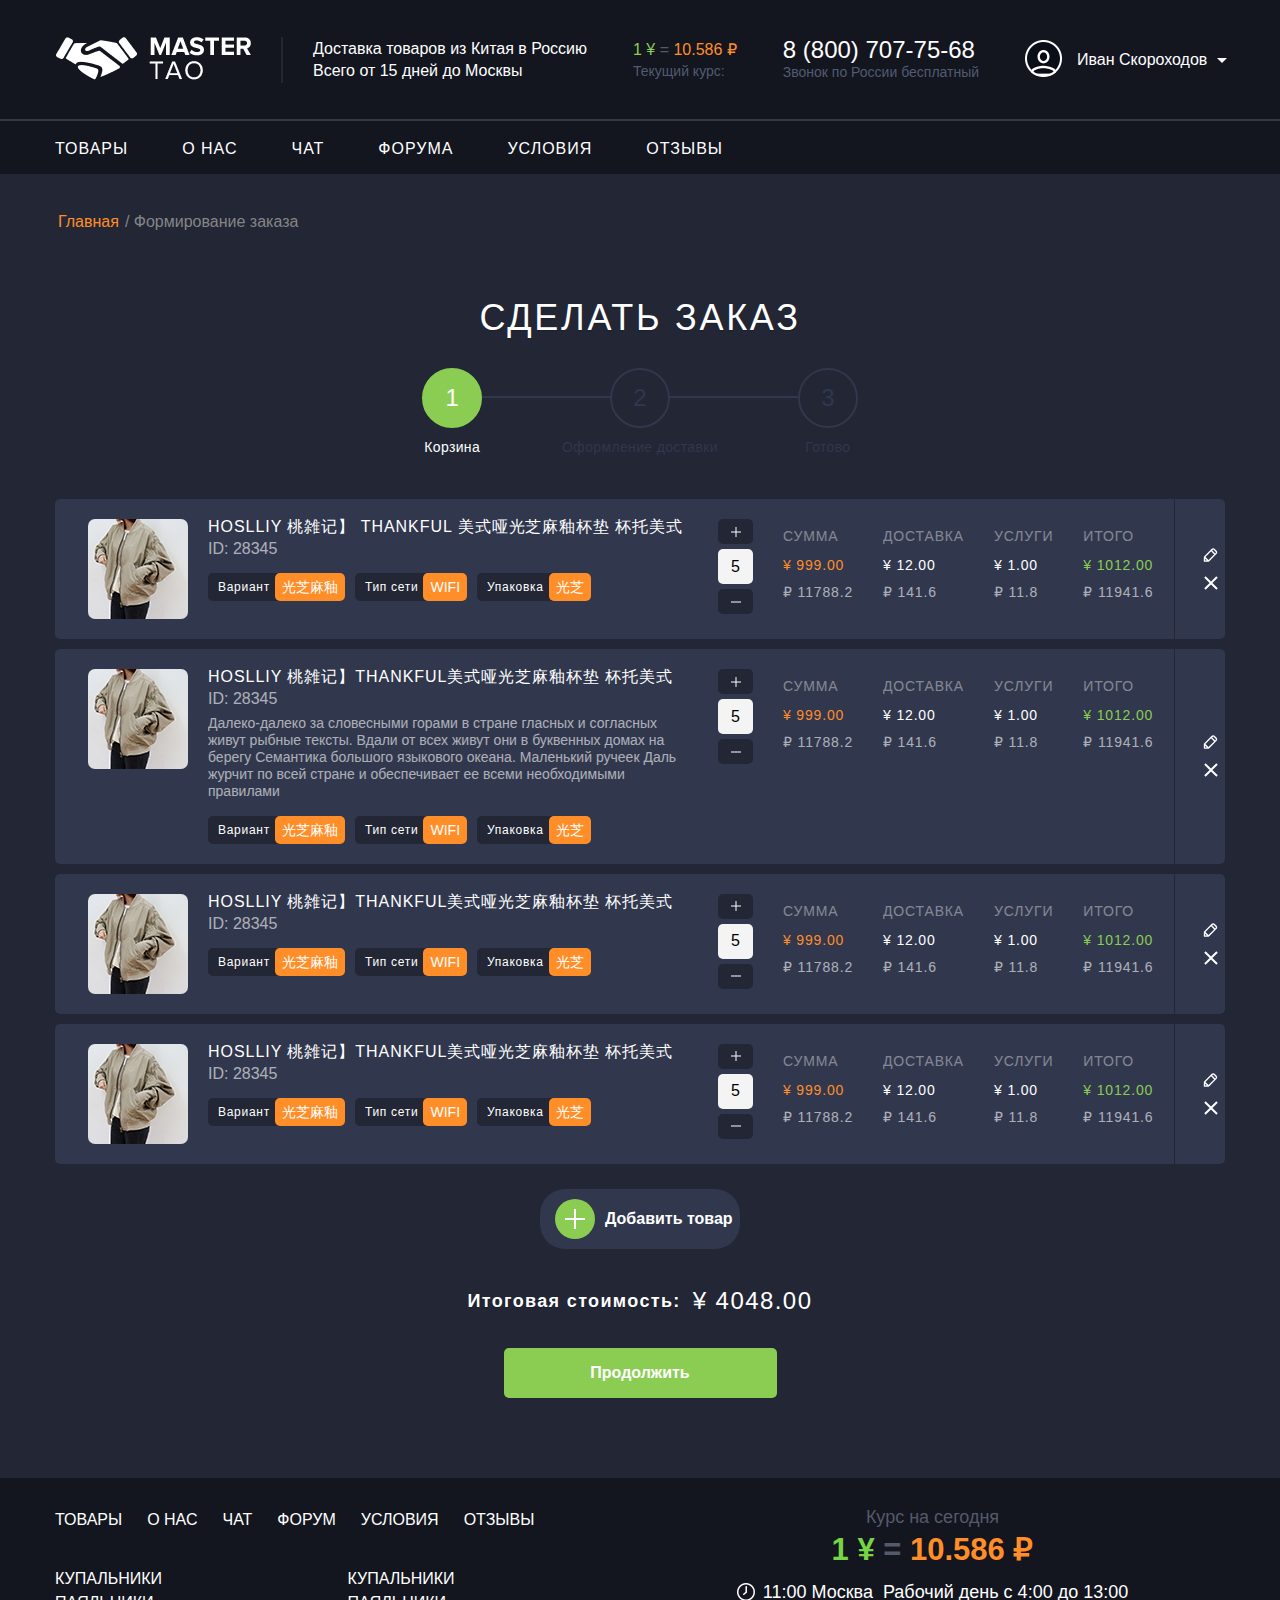
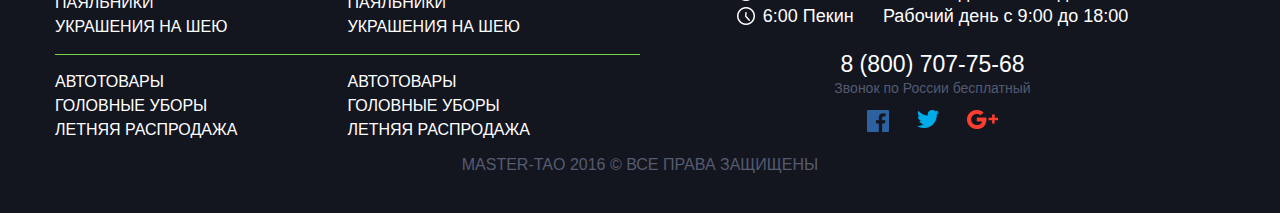
==== staps.html @ 8f7ab64a "Initial commit" ====
<!DOCTYPE html>
<html lang="ru">
<head>
  <meta charset="UTF-8">
  <meta name="viewport" content="width=device-width, initial-scale=1.0">
  <title>MasterTAO</title>
  <link rel="stylesheet" href="css/normalize.css">
  <link rel="stylesheet" href="css/main.css">
</head>
<body>
  
  <div class="wrapper" id="wrapper">
    <div class="window3"></div>
    <header id="header" class="header">         
      <div class="body__window"></div>  
      <div class="header__row">
        <div class="container">
          <div class="header__inline">
            <a href="/" class="header__logo">
              <img src="image/Logo.png" alt="MasterTao">          
            </a>
            <div class="header__info">
              <p>Доставка товаров из Китая в Россию</p>
              <p>Всего от 15 дней до Москвы</p>
            </div>
            <div class="header__course">
              <p><span class="header__uan"> 1 ¥ </span>= <span class="header__rus">10.586 ₽</span></p>
              <p class="header__txt">Текущий курс:</p>
            </div>
            <div class="header__phone" data-da=".header__list, 767, last">
              <a class="header__tel"  href="tel:88007077568">8 (800) 707-75-68</a>
              <p class="header__txt">Звонок по России бесплатный</p>
            </div>
            <div class="header__login-inner header__login-reg">
              <div class="header__user">
                <img src="image/icons/User.png" alt="">
              </div>
              <a class="header__login" href="#">Вход</a>
              <span class="header__sl" style="white-space: pre;"> / </span>
              <a class="header__register" href="#">регистрация</a>
            </div>
            <div class="header__login-inner header__user-inner">
              <div class="header__user">
                <img src="image/icons/User.png" alt="">
              </div>
              <p class="header__name">Иван Скороходов</p>
              <ul class="header__account"> 
                <li class="header__account-item">
                  <a class="header__account-link" href="#">Заказы</a>
                </li>
                <li class="header__account-item">
                  <a class="header__account-link" href="#">Корзина</a>
                </li>
                <li class="header__account-item">
                  <a class="header__account-link" href="#">Баланс</a>
                </li>
                <li class="header__account-item">
                  <a class="header__account-link" href="#">Кабинет</a>
                </li>
                <li class="header__account-item">
                  <a class="header__account-link" href="#">Выйти</a>
                </li>
              </ul>
            </div>
            <div class="burger">
              <span class="burger-line__top"></span>
              <span class="burger-line__center"></span>
              <span class="burger-line__bottom"></span>
            </div>
          </div>          
        </div>       
      </div>
      <nav class="header__nav">
        <div class="container">
          <div class="header__burger-close">
            <span></span>
          </div>
          <ul class="header__list">
            <li class="header__item header__item-drp">
              <p class="header__link header__link-drp">Товары</p>
              <ul class="header__list-drop">
                <li class="header__item-drop">
                  <a class="header__link-drop" href="#">Купальники</a>
                </li>
                <li class="header__item-drop">
                  <a class="header__link-drop" href="#">Паяльники</a>
                </li>
                <li class="header__item-drop">
                  <a class="header__link-drop" href="#">украшения на шею</a>
                </li>
                <li class="header__item-drop">
                  <a class="header__link-drop" href="#">автотовары</a>
                </li>
                <li class="header__item-drop">
                  <a class="header__link-drop" href="#">головные уборы</a>
                </li>
                <li class="header__item-drop">
                  <a class="header__link-drop" href="#">летняя распродажа</a>
                </li>
              </ul>
            </li>
            <li class="header__item">
              <a class="header__link" href="#">о нас</a>
            </li>
            <li class="header__item">
              <a class="header__link" href="#">чат</a>
            </li>
            <li class="header__item">
              <a class="header__link" href="#">форума</a>
            </li>
            <li class="header__item">
              <a class="header__link" href="#">условия</a>
            </li>
            <li class="header__item">
              <a class="header__link" href="#">отзывы</a>
            </li>
          </ul>
        </div>       
      </nav>
     
    </header>
    <main class="main">
      <div class="container">
        <ul class="breads">
          <li class="breads__item">
            <a class="breads__link breads__link-home" href="/">Главная</a>
          </li>
          <li class="breads__item">
            <a class="breads__link  " href="#">Формирование заказа</a>
          </li>
        </ul>
      </div>
      <section  class="stap ">
        <div class="container">
           <h1 id="stap__title" class="stap__title">Сделать заказ</h1>
          <div class="stap__indecator-wrapper">
            <div class="stap__indecator-inner stap__indecator-inner-1 stap__indecator-inner-active">
              <div class="stap__indecator-nomber ">1</div>
              <p class="stap__indecator-text">Корзина</p>
            </div>
            <div class="stap__indecator-inner stap__indecator-inner-2">
              <div class="stap__indecator-nomber">2</div>
              <p class="stap__indecator-text">Оформление доставки</p>
            </div>
            <div class="stap__indecator-inner stap__indecator-inner-3">
              <div class="stap__indecator-nomber">3</div>
              <p class="stap__indecator-text">Готово</p>
            </div>
          </div>
          <div class="stap0 ">
            <div class="stap0__title">Вы еще не добавили товары</div>
            <div class="stap0-wrap">
              <p class="stap0__instruction">Инструкция по добавлению</p>
            </div>
            
            <div class="stap0__inner">
              <input class="stap0__input" type="text" placeholder="Вставьте ссылку на страницу с товаром">
              <button class="stap0__btn"></button>
            </div>
            <div class="stap0__link">Укажите в этом поле ссылку на страницу товара с <a href="/">taobao.com</a></div>
          </div>
          <div class="stap1 stap-active">
            <div class="stap1__wrapper">
              <div class="stap1__image">
                <picture>
                  <source srcset="image/products/product1-mob.png" media="(max-width: 500px)">
                  <img src="image/products/stap1.jpg" alt="">
                </picture>
              </div>
              <div class="stap1__inner">
                <p class="stap1__name">HOSLLIY <span class="gotick">桃雑记】</span> THANKFUL <span class="gotick">美式哑光芝麻釉杯垫 杯托美式</span></p>
                <p class="stap1__id">ID: 28345</p>
                <p class="stap1__txt"></p>
                <ul class="stap1__list">
                  <li class="stap1__item">
                    <p class="stap1__item-text">Вариант</p>
                    <p class="stap1__item-box">光芝麻釉</p>
                  </li>
                  <li class="stap1__item">
                    <p class="stap1__item-text">Тип сети</p>
                    <p class="stap1__item-box">WIFI</p>
                  </li>
                  <li class="stap1__item">
                    <p class="stap1__item-text">Упаковка</p>
                    <p class="stap1__item-box">光芝</p>
                  </li>
                </ul>

              </div>
              <div class="stap1__quantity">
                <button class="stap1__quantity-btn stap1__quantity-add"></button>
                <input class="stap1__quantity-input" readonly type="text"  value="5">
                <button class="stap1__quantity-btn stap1__quantity-remove"></button>
              </div>
              <div class="stap1__block">
                <div class="stap1__block-wrapper">
                  <p class="stap1__block-title">Сумма</p>
                  <p class="stap1__block-uan orange">¥ 999.00</p>
                  <p class="stap1__block-rus">₽ 11788.2</p>
                </div>
                <div class="stap1__block-wrapper">
                  <p class="stap1__block-title">Доставка</p>
                  <p class="stap1__block-uan">¥ 12.00</p>
                  <p class="stap1__block-rus">₽ 141.6</p>
                </div>
                <div class="stap1__block-wrapper">
                  <p class="stap1__block-title">Услуги</p>
                  <p class="stap1__block-uan">¥ 1.00</p>
                  <p class="stap1__block-rus">₽ 11.8</p>
                </div>
                <div class="stap1__block-wrapper">
                  <p class="stap1__block-title">Итого</p>
                  <p class="stap1__block-uan green">¥ 1012.00</p>
                  <p class="stap1__block-rus">₽ 11941.6</p>
                </div>                
              </div>
              <div class="stap1__console">
                <a href="#" class="stap1__changes"><img src="image/svg/change.svg" alt=""></a>
                <a href="#" class="stap1__changes"><img src="image/svg/close2.svg" alt=""></a>
              </div>
            </div>
            <div class="stap1__wrapper">
              <div class="stap1__image">
                <picture>
                  <source srcset="image/products/product1-mob.png" media="(max-width: 500px)">
                  <img src="image/products/stap1.jpg" alt="">
                </picture>
              </div>
              <div class="stap1__inner">
                <p class="stap1__name">HOSLLIY 桃雑记】THANKFUL美式哑光芝麻釉杯垫 杯托美式</p>
                <p class="stap1__id">ID: 28345</p>
                <p class="stap1__txt">Далеко-далеко за словесными горами в стране гласных и согласных живут рыбные тексты. Вдали от всех живут они в буквенных домах на берегу Семантика большого языкового океана. Маленький ручеек Даль журчит по всей стране и обеспечивает ее всеми необходимыми правилами</p>
                <ul class="stap1__list">
                  <li class="stap1__item">
                    <p class="stap1__item-text">Вариант</p>
                    <p class="stap1__item-box">光芝麻釉</p>
                  </li>
                  <li class="stap1__item">
                    <p class="stap1__item-text">Тип сети</p>
                    <p class="stap1__item-box">WIFI</p>
                  </li>
                  <li class="stap1__item">
                    <p class="stap1__item-text">Упаковка</p>
                    <p class="stap1__item-box">光芝</p>
                  </li>
                </ul>

              </div>
              <div class="stap1__quantity">
                <button class="stap1__quantity-btn stap1__quantity-add"></button>
                <input class="stap1__quantity-input" readonly type="text"  value="5">
                <button class="stap1__quantity-btn stap1__quantity-remove"></button>
              </div>
              <div class="stap1__block">
                <div class="stap1__block-wrapper">
                  <p class="stap1__block-title">Сумма</p>
                  <p class="stap1__block-uan orange">¥ 999.00</p>
                  <p class="stap1__block-rus">₽ 11788.2</p>
                </div>
                <div class="stap1__block-wrapper">
                  <p class="stap1__block-title">Доставка</p>
                  <p class="stap1__block-uan">¥ 12.00</p>
                  <p class="stap1__block-rus">₽ 141.6</p>
                </div>
                <div class="stap1__block-wrapper">
                  <p class="stap1__block-title">Услуги</p>
                  <p class="stap1__block-uan">¥ 1.00</p>
                  <p class="stap1__block-rus">₽ 11.8</p>
                </div>
                <div class="stap1__block-wrapper">
                  <p class="stap1__block-title">Итого</p>
                  <p class="stap1__block-uan green">¥ 1012.00</p>
                  <p class="stap1__block-rus">₽ 11941.6</p>
                </div>                
              </div>
              <div class="stap1__console">
                <a href="#" class="stap1__changes"><img src="image/svg/change.svg" alt=""></a>
                <a href="#" class="stap1__changes"><img src="image/svg/close2.svg" alt=""></a>
              </div>
            </div>
            
            <div class="stap1__wrapper">
              <div class="stap1__image">
                <picture>
                  <source srcset="image/products/product1-mob.png" media="(max-width: 500px)">
                  <img src="image/products/stap1.jpg" alt="">
                </picture>
              </div>
              <div class="stap1__inner">
                <p class="stap1__name">HOSLLIY 桃雑记】THANKFUL美式哑光芝麻釉杯垫 杯托美式</p>
                <p class="stap1__id">ID: 28345</p>
                <p class="stap1__txt"></p>
                <ul class="stap1__list">
                  <li class="stap1__item">
                    <p class="stap1__item-text">Вариант</p>
                    <p class="stap1__item-box">光芝麻釉</p>
                  </li>
                  <li class="stap1__item">
                    <p class="stap1__item-text">Тип сети</p>
                    <p class="stap1__item-box">WIFI</p>
                  </li>
                  <li class="stap1__item">
                    <p class="stap1__item-text">Упаковка</p>
                    <p class="stap1__item-box">光芝</p>
                  </li>
                </ul>

              </div>
              <div class="stap1__quantity">
                <button class="stap1__quantity-btn stap1__quantity-add"></button>
                <input class="stap1__quantity-input" readonly type="text"  value="5">
                <button class="stap1__quantity-btn stap1__quantity-remove"></button>
              </div>
              <div class="stap1__block">
                <div class="stap1__block-wrapper">
                  <p class="stap1__block-title">Сумма</p>
                  <p class="stap1__block-uan orange">¥ 999.00</p>
                  <p class="stap1__block-rus">₽ 11788.2</p>
                </div>
                <div class="stap1__block-wrapper">
                  <p class="stap1__block-title">Доставка</p>
                  <p class="stap1__block-uan">¥ 12.00</p>
                  <p class="stap1__block-rus">₽ 141.6</p>
                </div>
                <div class="stap1__block-wrapper">
                  <p class="stap1__block-title">Услуги</p>
                  <p class="stap1__block-uan">¥ 1.00</p>
                  <p class="stap1__block-rus">₽ 11.8</p>
                </div>
                <div class="stap1__block-wrapper">
                  <p class="stap1__block-title">Итого</p>
                  <p class="stap1__block-uan green">¥ 1012.00</p>
                  <p class="stap1__block-rus">₽ 11941.6</p>
                </div>                
              </div>
              <div class="stap1__console">
                <a href="#" class="stap1__changes"><img src="image/svg/change.svg" alt=""></a>
                <a href="#" class="stap1__changes"><img src="image/svg/close2.svg" alt=""></a>
              </div>
            </div>
            <div class="stap1__wrapper">
              <div class="stap1__image">
                <picture>
                  <source srcset="image/products/product1-mob.png" media="(max-width: 500px)">
                  <img src="image/products/stap1.jpg" alt="">
                </picture>
                
              </div>
              <div class="stap1__inner">
                <p class="stap1__name">HOSLLIY 桃雑记】THANKFUL美式哑光芝麻釉杯垫 杯托美式</p>
                <p class="stap1__id">ID: 28345</p>
                <p class="stap1__txt"></p>
                <ul class="stap1__list">
                  <li class="stap1__item">
                    <p class="stap1__item-text">Вариант</p>
                    <p class="stap1__item-box">光芝麻釉</p>
                  </li>
                  <li class="stap1__item">
                    <p class="stap1__item-text">Тип сети</p>
                    <p class="stap1__item-box">WIFI</p>
                  </li>
                  <li class="stap1__item">
                    <p class="stap1__item-text">Упаковка</p>
                    <p class="stap1__item-box">光芝</p>
                  </li>
                </ul>

              </div>
              <div class="stap1__quantity">
                <button class="stap1__quantity-btn stap1__quantity-add"></button>
                <input class="stap1__quantity-input" readonly type="text"  value="5">
                <button class="stap1__quantity-btn stap1__quantity-remove"></button>
              </div>
              <div class="stap1__block">
                <div class="stap1__block-wrapper">
                  <p class="stap1__block-title">Сумма</p>
                  <p class="stap1__block-uan orange">¥ 999.00</p>
                  <p class="stap1__block-rus">₽ 11788.2</p>
                </div>
                <div class="stap1__block-wrapper">
                  <p class="stap1__block-title">Доставка</p>
                  <p class="stap1__block-uan">¥ 12.00</p>
                  <p class="stap1__block-rus">₽ 141.6</p>
                </div>
                <div class="stap1__block-wrapper">
                  <p class="stap1__block-title">Услуги</p>
                  <p class="stap1__block-uan">¥ 1.00</p>
                  <p class="stap1__block-rus">₽ 11.8</p>
                </div>
                <div class="stap1__block-wrapper">
                  <p class="stap1__block-title">Итого</p>
                  <p class="stap1__block-uan green">¥ 1012.00</p>
                  <p class="stap1__block-rus">₽ 11941.6</p>
                </div>                
              </div>
              <div class="stap1__console">
                <a href="#" class="stap1__changes"><img src="image/svg/change.svg" alt=""></a>
                <a href="#" class="stap1__changes"><img src="image/svg/close2.svg" alt=""></a>
              </div>
            </div>
            <div class="stap1__total-wrapper">
              <a href="#stap__title" class="stap1__add"><span>Добавить товар</span></a>
              <div class="stap1__total">
                <p class="stap1__total-text">Итоговая стоимость:</p>
                <p class="stap1__tatal-price">¥ 4048.00</p>
              </div>
              <a href="#header" class="stap__btn stap__btn-1" href="#">Продолжить</a>
            </div>
            
          </div>
          <div class="stap2  ">          
              <form class="stap2__form">
              <div class="stap2__form-wrapper">
                <h3 class="stap2__title">Адрес и контакты</h3>
                <p class="stap2__subtitle">Все контакты являются обязательными для заполнения</p>
                <div class="stap2__wrapper">
                  <div class="stap2__inner">
                    <label class="stap2__label" >Город:</label>
                    <input class="stap2__inp" type="text" placeholder="Введите город">
                  </div>
                  <div class="stap2__inner">
                    <label class="stap2__label" >Адрес:</label>
                    <input class="stap2__inp" type="text" placeholder="Укажите адрес дома, номер квартиры">
                  </div>
                  <div class="stap2__inner">
                    <label class="stap2__label" >Ф.И.О</label>
                    <input class="stap2__inp" type="text" placeholder="Укажите имя, фаимилию и отчество">
                  </div>
                  <div class="stap2__inner">
                    <label class="stap2__label" >Телефон:</label>
                    <input class="stap2__inp" type="text" placeholder="Номер телефона, без восьмёрки">
                  </div>
                  <div class="stap2__inner">
                    <label class="stap2__label" >№ пасспорта</label>
                    <input class="stap2__inp" type="text" placeholder="Серия и номер пасспорта для транспортных ко">
                  </div>
                </div>
              </div>
              <div class="stap2__form-wrapper">
                <h3 class="stap2__title">Служба доставки</h3>
                <p class="stap2__subtitle">Выберите удобную службу доставки</p>
                <div class="stap2__form-inner">
                  <input id="stap2__form-radio-1" checked class="stap2__form-radio" type="radio" name="stap2__radio">
                  <label class="stap2__radiobox" for="stap2__form-radio-1">
                    <span class="stap2__radiobox-title">ЖелДорЭкспедиция</span>
                    <span class="stap2__radiobox-text">Подробнее <a href="#">о доставке из Гуанчжоу</a></span>                   
                  </label>                  
                  <input id="stap2__form-radio-2" class="stap2__form-radio" type="radio" name="stap2__radio">
                  <label class="stap2__radiobox" for="stap2__form-radio-2">
                    <span class="stap2__radiobox-title">Ускоренная доставка</span>
                    <span class="stap2__radiobox-text">Подробнее <a href="#">о сроках и ценах</a></span>                   
                  </label>
                 
                </div>
                
              </div>
            </form>
            <a href="#header"  class="stap__btn stap__btn-2">Продолжить</a>
            </div>            
          
          <div class="stap3 ">
            <div class="stap3__wrapper">
              <h2 class="stap3__subtitle">Подтверждение заказа</h2>
              <p class="stap3__text">Проверьте все заполненные поля</p>
              <div class="stap3__inner">
                <div class="stap3__box">
                  <div class="stap3__box-title">ФИО:</div>
                  <div class="stap3__box-info">Константинопольский Иван Константинович</div>
                </div>
                <div class="stap3__box">
                  <div class="stap3__box-title">№ паспорта:</div>
                  <div class="stap3__box-info">78 32 123651</div>
                </div>
                <div class="stap3__box">
                  <div class="stap3__box-title">Контактный телефон:</div>
                  <div class="stap3__box-info">+7 (902) 345-23-20</div>
                </div>
                <div class="stap3__box">
                  <div class="stap3__box-title">Номер заказа:</div>
                  <div class="stap3__box-info">#31235123</div>
                </div>
                <div class="stap3__box">
                  <div class="stap3__box-title">Регион:</div>
                  <div class="stap3__box-info">Центральный округ</div>
                </div>
                <div class="stap3__box">
                  <div class="stap3__box-title">Город:</div>
                  <div class="stap3__box-info">Москва</div>
                </div>
                <div class="stap3__box">
                  <div class="stap3__box-title">Адрес:</div>
                  <div class="stap3__box-info">Кутузовский проспект, д. 57</div>
                </div>
              </div>
              <div class="stap3__comment-wrapper">
                <p class="stap3__comment-title">Комментарий к заказу:</p>
                <textarea placeholder="Введите комментарий" class="stap3__comment-textarea"  cols="30" rows="10"></textarea>
              </div>              
            </div>
            <div class="stap3__total-wrapper">
              <div class="stap3__total-inner">
                <p class="stap3__total-txt">Итого с учётом комиссии:</p>
                <p class="stap3__total-price">47764.00₽</p>
              </div>
            </div>
            <button class="stap__btn stap__btn-3">Оформить заказ</button>
          </div>
        </div>
      </section>
      <section class="addproduct addproduct-show">
        <div class="container">
          <div class="addproduct__wrapper">
            <div class="addproduct__close"></div>
            <h2 class="addproduct__title">Добавьте дополнительные товары:</h2>
            <div class="addproduct__wrapper-box">
              <input class="addproduct__wrapper-input" type="text" placeholder="Вставьте ссылку на страницу с товаром">
              <button class="addproduct__wrapper-btn"></button>
            </div>
            <p class="addproduct__wrapper-ps">Укажите в этом поле ссылку на страницу товара с <a href="/">taobao.com</a></p>
            <div class="addproduct-view">
              <div class="addproduct__inner">
                <div class="addproduct__inner-box">
                  <label class="addproduct__inner-label">Название товара:</label>
                  <input class="addproduct__inner-input" type="text" placeholder="Укажите название товара">
                </div>
                <div class="addproduct__inner-block ">
                  <div class="addproduct__inner-box">
                    <label class="addproduct__inner-label">Стоимость:</label>
                    <input class="addproduct__inner-input" type="text" placeholder="Укажите стоимость">
                  </div>
                  <div class="addproduct__inner-box ">
                    <label class="addproduct__inner-label">Доставка:</label>
                    <input readonly value="0" class="addproduct__inner-input" type="text" >
                  </div>
                </div>
              </div>
              <div class="addproduct__inner">
                <div class="addproduct__inner-box">
                  <label class="addproduct__inner-label">Размер:</label>
                  <input class="addproduct__inner-input" type="text" placeholder="Укажите размер">
                </div>            
                <div class="addproduct__inner-box">
                  <label class="addproduct__inner-label">Цвет:</label>
                  <input class="addproduct__inner-input" type="text" placeholder="Укажите цвет">
                </div>    
              </div>
              <label class="addproduct__inner-label">Примечание:</label>
              <textarea class="addproduct__textarea" placeholder="Примечание к товару"></textarea>
              <label class="addproduct__inner-label">Количество:</label>
              <div class="addproduct__total">             
                <div class="addproduct__total-wrapper">
                  <div class="addproduct__total-remove"></div>
                  <input class="addproduct__total-counter" value="5" readonly type="text" >
                  <div class="addproduct__total-add"></div>
                </div>
                <div class="addproduct__total-box">
                  <div class="addproduct__total-block">
                    <p class="addproduct__total-title">Сумма</p>
                    <p class="addproduct__total-price orange" >¥ 999.00</p>
                  </div>
                  <div class="addproduct__total-block">
                    <p class="addproduct__total-title">Доставка</p>
                    <p class="addproduct__total-price">¥ 12.00</p>
                  </div>
                  <div class="addproduct__total-block">
                    <p class="addproduct__total-title">Услуги</p>
                    <p class="addproduct__total-price">¥ 1.00</p>
                  </div>
                  <div class="addproduct__total-block">
                    <p class="addproduct__total-title">Итого</p>
                    <p class="addproduct__total-price green">¥ 1012.00</p>
                  </div>
                </div>
              </div>
              <div class="addproduct__file">
                <div class="addproduct__file-item">
                  <input  class="addproduct__file-input" type="file" name="image">
                  <div class="addproduct__file-btn"><img src="image/svg/file.png" alt=""></div>
                </div>
                <div class="addproduct__file-preview"><img src="image/products/stap1.jpg" alt=""></div>
                <div class="addproduct__file-preview"><img src="image/products/stap1.jpg" alt=""></div>
              </div>
              <button class="addproduct__btn-add">Добавить товар</button>
            </div>            
          </div>
        </div>
      </section>
    </main>     
   
    <footer class="footer">
      <div class="container"> 
        <div class="footer__block">
          <div class="burger footer__burger">
            <span class="burger-line__top"></span>
            <span class="burger-line__center"></span>
            <span class="burger-line__bottom"></span>
          </div>
          <div class="footer__inner">
            <nav class="footer__navone footer__nav">
              <ul class="footer__listone footer__list">
                <li class="footer__itemone footer__item">                              
                  <a class="footer__linkone footer__link" href="#">Товары</a>
                </li>
                <li class="footer__itemone footer__item">
                  <a class="footer__linkone footer__link" href="#">О нас</a>
                </li>
                <li class="footer__itemone footer__item">
                  <a class="footer__linkone footer__link" href="#">Чат</a>
                </li>
                <li class="footer__itemone footer__item">
                  <a class="footer__linkone footer__link" href="#">Форум</a>
                </li>
                <li class="footer__itemone footer__item">
                  <a class="footer__linkone footer__link" href="#">Условия</a>
                </li>
                <li class="footer__itemone footer__item">
                  <a class="footer__linkone footer__link" href="#">Отзывы</a>
                </li>
              </ul>
            </nav>
            <nav class="footer__navtwo footer__nav">
              <ul class="footer__listtwo footer__list">
                <li class="footer__itemtwo footer__item">                              
                  <a class="footer__linktwo footer__link" href="#">Купальники</a>
                </li>     
                <li class="footer__itemtwo footer__item">                              
                  <a class="footer__linktwo footer__link" href="#">Паяльники</a>
                </li>    
                <li class="footer__itemtwo footer__item">                              
                  <a class="footer__linktwo footer__link" href="#">украшения на шею</a>
                </li>             
              </ul>
  
              <ul class="footer__listtwo footer__list">
                <li class="footer__itemtwo footer__item">                              
                  <a class="footer__linktwo footer__link" href="#">Купальники</a>
                </li>     
                <li class="footer__itemtwo footer__item">                              
                  <a class="footer__linktwo footer__link" href="#">Паяльники</a>
                </li>    
                <li class="footer__itemtwo footer__item">                              
                  <a class="footer__linktwo footer__link" href="#">украшения на шею</a>
                </li>             
              </ul>
            </nav>
            <nav class="footer__navthree footer__nav">
              <ul class="footer__listthree footer__list">
                <li class="footer__itemthree footer__item">                              
                  <a class="footer__linkthree footer__link" href="#">автотовары</a>
                </li>     
                <li class="footer__itemthree footer__item">                              
                  <a class="footer__linkthree footer__link" href="#">головные уборы</a>
                </li>    
                <li class="footer__itemthree footer__item">                              
                  <a class="footer__linkthree footer__link" href="#">летняя распродажа</a>
                </li>             
              </ul>
              <ul class="footer__listthree footer__list">
                <li class="footer__itemthree footer__item">                              
                  <a class="footer__linkthree footer__link" href="#">автотовары</a>
                </li>     
                <li class="footer__itemthree footer__item">                              
                  <a class="footer__linkthree footer__link" href="#">головные уборы</a>
                </li>    
                <li class="footer__itemthree footer__item">                              
                  <a class="footer__linkthree footer__link" href="#">летняя распродажа</a>
                </li>             
              </ul>
            </nav>
          </div>
          <div class="footer__inner footer__inner-info">
            <p class="footer__curse-text">Курс на сегодня</p>
            <div class="footer__curse">
              <span class="footer__uan">1 ¥</span>  =  <span class="footer__rus">  10.586 ₽</span>
            </div>
            <div class="footer__line">
              <div class="footer__box footer__box-one">
                <p class="footer__timecity"><img src="image/icons/clock1.png" alt=""> 11:00 Москва</p>              
                <p class="footer__timecity" data-da=".footer__box-two, 460, last"><img src="image/icons/clock2.png" alt="">6:00 Пекин</p>
              </div>
              <div class="footer__box footer__box-two">
                <p class="footer__time " data-da=".footer__box-one, 460, 0">Рабочий день с 4:00 до 13:00</p>
                <p class="footer__time">Рабочий день с 9:00 до 18:00</p>
              </div>
            </div>
            
            <a href="tel:88007077568" class="footer__phone">8 (800) 707-75-68</a>
            <p class="footer__call">Звонок по России бесплатный</p>
            <div class="footer__socials">
              <a class="footer__social" href="#">
                <img  src="image/icons/facebook.png" alt="">
              </a>
              <a class="footer__social" href="#">
                <img  src="image/icons/twiter.png" alt="">
              </a>
              <a class="footer__social" href="#">
                <img  src="image/icons/google.png" alt="">
              </a>    
            </div>
          </div>          
        </div>
        <p class="footer__ps">master-tao 2016 © Все права защищены</p>        
      </div>
    </footer>
  </div>


  <script src="https://code.jquery.com/jquery-3.5.1.slim.min.js" integrity="sha256-4+XzXVhsDmqanXGHaHvgh1gMQKX40OUvDEBTu8JcmNs=" crossorigin="anonymous"></script>
   <script src="js/dynamicAdapt_old.js"></script>  
  <script src="js/staps.js"></script>
  <script src="js/global-script.js"></script>
</body>
</html>
---- css/main.css ----
html,
body {
  font-family: "Proxima Nova", sans-serif, sans-serif;
  min-height: 400px;
  color: #fff;
  background: #222635;
}

.wrapper {
  width: 100%;
  min-height: 100vh;
  overflow: hidden;
}

.container {
  max-width: 1200px;
  padding: 0 15px;
  margin: 0 auto;
}

.global__title {
  font-weight: 600;
  color: #fff;
  letter-spacing: 2px;
  text-transform: uppercase;
  line-height: 115%;
  font-size: calc(30px + 6 * ((100vw - 320px) / 1600));
}

.burger {
  width: 40px;
  height: 40px;
  position: relative;
  flex-shrink: 0;
  cursor: pointer;
  z-index: 301;
  transform: scale(0.85);
  display: none;
}
.burger span {
  width: 40px;
  height: 3px;
  background: #fff;
  position: absolute;
  top: 50%;
  left: 50%;
  transform: translate(-50%, -50%);
  transition: 0.25s;
  border-radius: 50px;
}
.burger-line__top {
  margin-top: -11px;
}
.burger-line__bottom {
  margin-top: 11px;
}

.burger .burger-line__bottom {
  width: 33px;
  left: 58%;
}

@media (max-width: 767px) {
  .burger {
    display: block;
  }
}
.body__window {
  position: fixed;
  height: 100vh;
  width: 100vw;
  top: 0;
  display: none;
  left: 0;
  z-index: 777;
  background: rgba(0, 0, 0, 0.4);
  transition: 0.7s;
}

.body__window-active {
  display: block;
}

.paginations {
  display: flex;
  justify-content: flex-end;
  align-items: center;
}

.pagination-prev {
  transform: translateY(2px) rotate(180deg);
}

.pagination-btn {
  position: relative;
  margin: -4px 5px 0;
  cursor: pointer;
}
.pagination-btn:before {
  content: "";
  position: absolute;
  top: 50%;
  left: 0;
  display: block;
  width: 9px;
  height: 2px;
  background: #8acd52;
  transform: translateY(-150%) rotate(45deg);
}
.pagination-btn:after {
  content: "";
  position: absolute;
  top: 50%;
  left: 0;
  display: block;
  width: 9px;
  height: 2px;
  background: #8acd52;
  transform: translateY(150%) rotate(-45deg);
}

.pagination-link {
  font-size: 16px;
  font-weight: 400;
  margin: 0 5px;
  color: #fff;
}
.pagination-link-active {
  color: #8acd52;
  font-size: 22px;
  font-weight: 600;
}

.header {
  background: #13161f;
}
.header__row {
  padding: 35px 0;
}
.header__inline {
  display: flex;
  justify-content: space-between;
  align-items: center;
}
.header__logo {
  flex: 0 0 auto;
  padding-right: 30px;
  border-right: 2px solid #222635;
}
.header__info {
  display: flex;
  flex-direction: column;
  padding-left: 30px;
  font-size: 16px;
  height: 100%;
  flex-grow: 1;
  font-weight: 300;
}
.header__info p {
  margin: 3px 0;
}
.header__course {
  display: flex;
  flex-grow: 1;
  flex-direction: column;
  color: #525a72;
}
.header__course p {
  margin: 3px 0;
}
.header__rus {
  color: #ff8e29;
}
.header__uan {
  color: #8acd52;
}
.header__txt {
  color: #525a72;
  font-size: 14px;
  font-weight: 300;
}
.header__phone {
  display: flex;
  flex-direction: column;
  flex-grow: 1;
}
.header__phone p {
  margin: 3px 0;
}
.header__tel {
  font-size: 24px;
  font-weight: 300;
  color: #fff;
}
.header__login-inner {
  display: flex;
  align-items: center;
  flex: 0 0 200px;
}
.header__login {
  color: #fff;
  font-size: 16px;
  margin-left: 15px;
}
.header__user-inner {
  position: relative;
}
.header__register {
  color: #fff;
  font-size: 16px;
}
.header__nav {
  height: 55px;
  border-top: 2px solid rgba(255, 255, 255, 0.15);
  transition: 0.35s;
  background: #13161f;
  position: relative;
}
.header__list {
  display: flex;
  align-items: center;
  height: 55px;
}
.header__item {
  margin: 0 54px 0 0;
  position: relative;
}
.header__link {
  font-weight: 300;
  color: #fff;
  font-size: 16px;
  text-transform: uppercase;
  transition: 0.25s;
  letter-spacing: 1px;
}
.header__link:hover {
  color: #ff8e29;
}
.header__list-drop {
  display: flex;
  flex-direction: column;
  position: absolute;
  top: 58px;
  left: 0;
  background: #222635;
  padding: 15px 45px 12px 27px;
  display: none;
  z-index: 4;
}
.header__item-drp:hover .header__list-drop {
  display: flex;
}
.header__item-drp:hover .header__link-drp {
  color: #ff8e29;
}
.header__link-drop {
  font-weight: 300;
  font-size: 16px;
  color: #fff;
  text-transform: uppercase;
  transition: 0.25s;
  letter-spacing: 1px;
}
.header__link-drop:hover {
  color: #ff8e29;
}
.header__link-drp {
  cursor: pointer;
  transition: 0.3s;
  padding: 25px 0;
}
.header__link-drp:hover {
  color: #ff8e29;
}
.header__login-reg {
  display: none;
}
.header__user-inner {
  cursor: pointer;
  padding: 5px 0;
}
.header__name {
  margin-left: 15px;
  margin-right: 10px;
  position: relative;
  display: inline-block;
}
.header__name:before {
  content: "";
  position: absolute;
  border: 5px solid transparent;
  border-top: 5px solid #Fff;
  right: -20px;
  top: 50%;
  margin-top: -2px;
}
.header__name:after {
  content: "";
  position: absolute;
  bottom: -3px;
  left: 0;
  background: #ff8e29;
  width: 100%;
  transform: scaleX(0);
  height: 1px;
  transition: 0.25s;
}
.header__item-drop {
  margin: 12px 0;
  white-space: nowrap;
}
.header__account {
  position: absolute;
  top: 56px;
  left: 0;
  z-index: 400;
  width: 200px;
  background: #222635;
  border-top: 3px solid #ff8e29;
  border-radius: 5px;
  overflow: hidden;
  padding: 15px 15px 15px 30px;
  transform: scaleY(0);
  visibility: hidden;
  opacity: 0;
  transition: 0.3s ease-in;
  transform-origin: top;
}
.header__account-link {
  color: #fff;
  font-size: 16px;
  text-transform: uppercase;
  margin: 14px 0;
  transition: 0.25s;
}
.header__account-link:hover {
  color: #ff8e29;
}

.header__account-active {
  transform: scaleY(1);
  opacity: 1;
  visibility: visible;
}

.header__user-inner:hover .header__name:after {
  transform: scaleX(1);
}

.footer {
  padding: 30px 0 40px 0;
  background: #13161f;
}
.footer__block {
  display: flex;
}
.footer__inner {
  width: 50%;
}
.footer__navone {
  margin-bottom: 35px;
}
.footer__nav {
  display: flex;
}
.footer__list {
  display: flex;
}
.footer__item {
  margin: 4px 0;
}
.footer__listtwo {
  flex-direction: column;
  width: 50%;
  border-bottom: 1px solid #77d444;
  padding-bottom: 15px;
}
.footer__link {
  font-weight: 300;
  font-size: 16px;
  color: #fff;
  text-transform: uppercase;
  white-space: nowrap;
  transition: 0.25s;
  display: inline-block;
}
.footer__link:hover {
  color: #77d444;
}
.footer__itemone {
  margin-right: 25px;
  transition: 0.25s;
}
.footer__listthree {
  padding-top: 15px;
  flex-direction: column;
  width: 50%;
}
.footer__ps {
  color: #565b70;
  font-weight: 300;
  text-transform: uppercase;
  margin: 15px auto 0;
  display: flex;
  justify-content: center;
}
.footer__linkone:hover {
  color: #ff8e29;
}
.footer__inner-info {
  text-align: center;
  justify-content: center;
}
.footer__curse-text {
  color: #55596a;
  font-weight: 300;
  font-size: 18px;
}
.footer__curse {
  font-weight: 600;
  color: #55596a;
  font-size: 31px;
  margin: 8px 0 15px 0;
}
.footer__uan {
  color: #77d444;
}
.footer__line {
  display: flex;
  justify-content: center;
}
.footer__rus {
  color: #ff8e29;
}
.footer__box {
  display: flex;
  flex-direction: column;
  justify-content: center;
  font-size: 18px;
  font-weight: 300;
}
.footer__box p {
  margin: 3px 5px;
}
.footer__timecity {
  display: flex;
  align-items: center;
}
.footer__timecity img {
  margin-right: 8px;
}
.footer__phone {
  font-weight: 300;
  font-size: 23px;
  color: #fff;
  margin: 25px 0 5px 0;
}
.footer__call {
  font-size: 14px;
  color: #525a72;
}
.footer__socials {
  display: flex;
  justify-content: center;
  margin-top: 15px;
}
.footer__social {
  margin: 0 14px;
}
.footer__social img {
  object-fit: contain;
}

@media (max-width: 1110px) {
  .header__logo {
    padding-right: 0;
    flex: 0 0 175px;
  }
  .header__logo img {
    width: 75%;
  }
  .header__login, .header__name {
    margin-left: 0;
  }
  .header__info {
    font-size: 14px;
  }
  .header__tel {
    font-size: 20px;
    margin-top: 3px;
  }
  .header__user img {
    max-width: 79%;
  }
}
@media (max-width: 1005px) {
  .header__login,
.header__register,
.header__sl,
.header__name {
    display: none;
  }

  .header__account {
    transform: translateX(-78%) scale(0);
  }

  .header__account-active {
    transform: translateX(-78%) scale(1);
  }

  .header__login-inner {
    flex: 0 0 auto;
  }
}
@media (max-width: 930px) {
  .footer__block {
    flex-direction: column;
  }

  .footer__inner {
    width: 100%;
  }

  .footer__inner-info {
    margin-top: 30px;
  }
}
@media (max-width: 964px) {
  .header__logo {
    flex: 0 0 125px;
  }
  .header__logo img {
    width: 90%;
  }
  .header__info {
    font-size: 12px;
    padding-left: 15px;
  }
  .header__info p {
    margin: 2px 0;
  }
  .header__course {
    font-size: 15px;
  }
  .header__course p {
    margin: 1px 0;
  }
  .header__tel {
    font-size: 18px;
  }
}
@media (max-width: 767px) {
  .header__nav {
    position: fixed;
    top: -700px;
    left: 0;
    width: 100vw;
    z-index: 800;
    background: #13161f;
    transition: 0.8s ease-in;
    z-index: 888;
  }

  .header__row {
    padding: 20px 0;
  }

  .header__nav-active {
    top: 0;
  }

  .header__burger-close {
    height: 60px;
    background: #13161f;
    width: 100vw;
    display: flex;
    align-items: center;
    justify-content: center;
    margin-left: -15px;
  }
  .header__burger-close span {
    width: 22px;
    height: 22px;
    margin: 0 auto;
    position: relative;
    background-image: url(../image/svg/close.svg);
    background-repeat: no-repeat;
    background-size: contain;
    background-position: center;
    z-index: 999;
  }
  .header__burger-close span:before {
    position: absolute;
    content: "";
    top: 50%;
    left: 50%;
    transform: translate(-50%, -50%) rotate(45deg);
    border-radius: 50px;
    width: 26px;
    height: 3px;
    background: #fff;
  }
  .header__burger-close span:after {
    position: absolute;
    content: "";
    top: 50%;
    left: 50%;
    transform: translate(-50%, -50%) rotate(-45deg);
    border-radius: 50px;
    width: 26px;
    height: 3px;
    background: #fff;
  }

  .header__list {
    flex-direction: column;
    background: #222635;
    text-align: center;
    height: initial;
    padding-left: 0;
    width: 100vw;
    padding-top: 20px;
    padding-bottom: 30px;
    margin-left: -15px;
  }

  .header__phone {
    border-top: 1px solid rgba(255, 255, 255, 0.1);
    width: 90%;
    padding-top: 25px;
    margin-top: 15px;
  }

  .header__list-drop {
    position: relative;
    padding: 0;
    top: 0;
    height: 0;
    overflow: hidden;
    display: flex;
    transition: 0.5s ease-in;
  }

  .drop-active {
    height: 12rem;
    padding-top: 10px;
  }

  .header__item-drp:hover .header__link-drp {
    color: #fff;
  }

  .header__tel {
    font-size: 22px;
  }

  .dropItem-active {
    color: #ff8e29 !important;
  }

  .header__link-drp {
    padding: 0;
  }

  .header__item {
    padding: 18px 0;
    margin: 0;
  }

  .header__item-drop {
    margin: 7px 0;
    white-space: normal;
  }

  .footer__nav {
    display: none;
  }

  .footer__inner {
    width: 100%;
  }

  .footer__burger {
    margin: 0 auto 15px;
  }

  .footer {
    padding: 20px 0 40px 0;
  }

  .footer__inner-info {
    margin-top: 0px;
  }

  .header__account {
    transform: translateX(-61%) scale(0);
  }

  .header__account-active {
    transform: translateX(-61%) scale(1);
  }
}
@media (max-width: 577px) {
  .header__course {
    display: none;
  }

  .header__item {
    padding: 13px 0;
  }
}
@media (max-width: 460px) {
  .header__info {
    display: none;
  }

  .header__inline {
    justify-content: start;
  }

  .header__logo {
    flex: 1 0 135px;
    border: none;
  }
  .header__logo img {
    width: 135px;
  }

  .footer__line {
    flex-direction: column;
  }

  .footer__box {
    margin: 5px 0;
  }

  .footer__ps {
    text-align: center;
  }

  .footer__timecity {
    justify-content: center;
  }

  .footer__phone {
    margin: 10px 0 5px 0;
  }

  .footer__curse {
    margin: 0 0 5px 0;
  }
}
@media (min-width: 767px) {
  .nav-fixed .header__nav {
    position: fixed;
    top: 0;
    z-index: 777;
    width: 100%;
  }

  .nav-fixed header {
    margin-bottom: 50px;
  }
}
.mainslider__slider {
  position: relative;
  outline: none;
}
.mainslider__slider-item {
  position: relative;
  min-height: 590px;
  outline: none;
  padding-top: 190px;
}
.mainslider__bg {
  position: absolute;
  z-index: -1;
  top: 0;
  left: 0;
  object-fit: cover;
  bottom: 0;
  right: 0;
  height: 100%;
  width: 100vw;
}
.mainslider__bg-mob {
  display: none;
}
.mainslider__title {
  font-weight: 700;
  text-transform: uppercase;
  letter-spacing: 2px;
  max-width: 700px;
  font-size: calc(36px + 14 * ((100vw - 320px) / 1600));
  line-height: 110%;
}
.mainslider__title span {
  font-weight: 300;
  font-size: 40px;
  margin-bottom: 4px;
  font-size: calc(22px + 18 * ((100vw - 320px) / 1600));
  line-height: 1;
}
.mainslider__block {
  position: relative;
  font-weight: 300;
  padding: 18px 25px 18px 25px;
  background: rgba(120, 233, 58, 0.8);
  max-width: 440px;
  margin-top: 35px;
  font-size: calc(18px + 4 * ((100vw - 320px) / 1600));
}
.mainslider__block:before {
  content: "";
  position: absolute;
  top: 50%;
  left: 1px;
  height: calc(100% - 18px);
  width: 3px;
  background: #fff;
  transform: translateY(-50%);
}
.mainslider .slick-list {
  overflow: hidden;
  outline: none;
}
.mainslider .slick-track {
  display: flex;
  outline: none;
}
.mainslider .slick-dots {
  position: absolute;
  display: flex;
  bottom: 25px;
  left: 50%;
  transform: translateX(-50%);
  font-size: 0;
  display: flex;
  align-items: center;
}
.mainslider .slick-dots li {
  width: 13px;
  height: 13px;
  background: #fff;
  border: none;
  cursor: pointer;
  position: relative;
  z-index: 3;
  border-radius: 50%;
  margin: 0 8px;
  outline: none;
}
.mainslider .slick-dots li.slick-active {
  border: 3px solid #77d444;
  width: 16px;
  height: 16px;
}
.mainslider .slick-dots li button {
  background: none;
}

.category {
  padding-top: 120px;
  padding-bottom: 50px;
}
.category__wrapper {
  display: flex;
  justify-content: space-between;
  margin-top: 60px;
}
.category__inner {
  width: 33.33333%;
  padding-right: 30px;
}
.category__subtitle {
  font-weight: 600;
  color: #fff;
  margin-bottom: 20px;
  font-size: calc(20px + 4 * ((100vw - 320px) / 1600));
}
.category__link {
  display: inline;
  color: #ff8e29;
  font-weight: 300;
  font-size: 16px;
  transition: 0.25s;
  text-decoration: underline;
  line-height: 19px;
}
.category__link:hover {
  text-decoration: none;
}
.category__sl {
  white-space: pre;
}

.help {
  padding-top: 70px;
}
.help__box {
  display: flex;
  flex-direction: column;
  margin: 0 17px;
}
.help__text {
  margin-top: 25px;
  font-weight: 300;
  opacity: 0.7;
  max-width: 527px;
  font-size: calc(16px + 4 * ((100vw - 320px) / 1600));
}
.help__wrapper {
  margin: 40px -17px 0;
}
.help__wrapper .slick-list {
  outline: none;
}
.help__wrapper .slick-track {
  display: flex;
  outline: none;
}
.help__wrapper .slick-dots {
  position: absolute;
  display: flex;
  bottom: -40px;
  left: 50%;
  transform: translateX(-50%);
  font-size: 0;
  display: flex;
  align-items: center;
}
.help__wrapper .slick-dots li {
  width: 13px;
  height: 13px;
  background: #fff;
  border: none;
  cursor: pointer;
  position: relative;
  z-index: 3;
  border-radius: 50%;
  margin: 0 8px;
  outline: none;
}
.help__wrapper .slick-dots li.slick-active {
  border: 3px solid #77d444;
  width: 16px;
  height: 16px;
}
.help__wrapper .slick-dots li button {
  background: none;
}
.help__inner {
  min-height: 240px;
  position: relative;
  margin: 17px 0;
  box-shadow: 0px 27px 24px -15px rgba(8, 5, 36, 0.75);
  display: flex;
  flex-direction: column;
  justify-content: center;
  align-items: center;
  overflow: hidden;
}
.help__inner:before {
  content: "";
  position: absolute;
  left: 0px;
  top: 50%;
  height: 99%;
  width: 5px;
  background: #ff8e29;
  z-index: 5;
  transition: 0.3s ease-in-out;
  border-radius: 17px 0 0 17px;
  transform: translateY(-50%) scaleY(0);
  opacity: 0;
}
.help__inner:hover:before {
  transform: translateY(-50%) scaleY(1);
  opacity: 1;
}
.help__inner:hover .help__subtitle {
  transform: translateY(-40px);
}
.help__inner:hover .help__arrow {
  opacity: 1;
  visibility: visible;
  transform: translate(-50%, 20%);
}
.help__image-bg {
  position: absolute;
  top: 0;
  border-radius: 6px;
  left: 0;
  width: 100%;
  height: 100%;
  object-fit: cover;
  z-index: 2;
}
.help__subtitle {
  position: relative;
  z-index: 3;
  max-width: 170px;
  margin: 0 auto;
  text-align: center;
  transition: 0.4s ease-in-out;
  font-size: 22px;
  color: #fff;
  line-height: 135%;
  font-weight: 400;
}
.help__arrow {
  position: relative;
  z-index: 3;
  position: absolute;
  top: 50%;
  left: 50%;
  transform: translate(-50%, -20%);
  opacity: 0;
  visibility: hidden;
  transition: 0.3s ease-in-out;
}

.staps {
  padding-top: 120px;
}
.staps__text {
  margin-top: 25px;
  font-size: calc(16px + 4 * ((100vw - 320px) / 1600));
  font-weight: 300;
  opacity: 0.7;
  max-width: 527px;
}
.staps__wrapper {
  display: flex;
  justify-content: space-between;
  margin-top: 45px;
}
.staps__inner {
  display: flex;
  flex-direction: column;
  position: relative;
  background: #31374d;
  border-radius: 7px;
  box-shadow: 0px 27px 24px -15px rgba(13, 29, 61, 0.51);
}
.staps__one {
  width: 58%;
  padding: 40px 45px 45px 40px;
  position: relative;
}
.staps__one:before {
  content: "";
  position: absolute;
  left: 0px;
  top: 50%;
  height: 99%;
  width: 4px;
  background: #8acd52;
  z-index: 5;
  transition: 0.3s ease-in-out;
  border-radius: 17px 0 0 17px;
  transform: translateY(-50%);
}
.staps__subtitle {
  font-weight: 400;
  font-size: calc(24px + 6 * ((100vw - 320px) / 1600));
  position: relative;
  z-index: 4;
  letter-spacing: 1px;
}
.staps__txt {
  font-size: calc(16px + 2 * ((100vw - 320px) / 1600));
  margin-top: 25px;
}
.staps__form {
  display: flex;
  background: #fff;
  border-radius: 5px;
  margin: 17px 0 10px 0;
}
.staps__email {
  background: #fff;
  height: 50px;
  flex-grow: 1;
  border-radius: 5px 0 0 5px;
  padding-left: 20px;
  padding-right: 30px;
}
.staps__btn {
  height: 50px;
  background: #8acd52;
  color: #fff;
  font-weight: 700;
  font-size: 16px;
  display: flex;
  align-items: center;
  justify-content: center;
  border-radius: 5px;
  transition: 0.25s;
  cursor: pointer;
  padding: 5px 30px;
}
.staps__btn:hover {
  background: #68a138;
}
.staps__line {
  display: flex;
}
.staps__ps {
  font-weight: 300;
  font-size: 16px;
  color: #b2b2b2;
}
.staps__login {
  color: #77d444;
  font-size: 16px;
  margin-left: 5px;
  transition: 0.25s;
  font-weight: 300;
}
.staps__login:hover {
  color: #68a138;
}
.staps__nomber {
  position: absolute;
  top: 30px;
  right: 40px;
  font-weight: 700;
  font-size: 60px;
  color: #000;
  opacity: 0.2;
  z-index: 3;
}
.staps__two {
  width: 23%;
  padding: 50px 40px 50px 40px;
}
.staps__two .staps__nomber {
  right: 20px;
}
.staps__pay {
  position: relative;
  z-index: 3;
  margin-top: 10px;
  font-size: 16px;
  font-weight: 300;
  line-height: 140%;
}
.staps__sber {
  position: absolute;
  top: 50%;
  left: 50%;
  transform: translate(-50%, -50%);
  z-index: 2;
  opacity: 0.15;
}
.staps__ok {
  width: 50px;
  height: 50px;
  margin: 10px auto 13px;
  position: relative;
  z-index: 4;
}
.staps__three {
  width: 15%;
  padding: 30px 30px 30px 30px;
}
.staps__three .staps__nomber {
  right: 20px;
  opacity: 0.2;
}

.partners {
  text-align: center;
  padding-top: 125px;
}
.partners__title {
  max-width: 850px;
  margin: 0 auto;
}
.partners__subtitle {
  font-size: calc(16px + 8 * ((100vw - 320px) / 1600));
  font-weight: 300;
  max-width: 850px;
  margin: 20px auto 0;
}
.partners__wrapper {
  display: flex;
  justify-content: space-between;
  margin-top: 60px;
}
.partners__inner {
  width: 23.7%;
}
.partners__inner-img {
  position: relative;
  background: #2b2f40;
  border-radius: 7px;
  height: 270px;
}
.partners__inner-img img {
  position: absolute;
  top: 50%;
  left: 50%;
  transform: translate(-50%, -50%);
  object-fit: fill;
  max-width: 80%;
}
.partners__name {
  font-size: calc(16px + 2 * ((100vw - 320px) / 1600));
  color: #ff8e29;
  text-transform: uppercase;
  margin-top: 15px;
  font-weight: 400;
}
.partners__text {
  max-width: 980px;
  margin: 40px auto 0;
  font-weight: 300;
  font-size: 16px;
  line-height: 140%;
}
.partners__map {
  margin-top: 100px;
}
.partners__map-mob {
  display: none;
}

.stages {
  margin-top: 110px;
  padding-bottom: 60px;
}
.stages__wrapper {
  display: flex;
}
.stages__wrapper .stages__block:last-child .stages__inline:before {
  display: none;
}
.stages__inner-img {
  width: 450px;
  height: 782px;
}
.stages__inner-img img {
  border-radius: 7px;
  object-fit: cover;
  height: 100%;
  width: 100%;
}
.stages__nomber1 {
  padding: 2px 1px 0 0;
}
.stages__nomber2 {
  padding: 2px 0px 0 1px;
}
.stages__nomber3 {
  padding: 2px 0px 0 2px;
}
.stages__nomber4 {
  padding: 1px 3px 0 0px;
}
.stages__nomber5 {
  padding: 2px 0px 0 1px;
}
.stages__inner {
  margin-left: 55px;
  margin-top: 55px;
}
.stages__title {
  max-width: 470px;
  margin-bottom: 50px;
}
.stages__block {
  display: flex;
  margin: 40px 0;
}
.stages__inline {
  display: flex;
  flex-direction: column;
  margin-right: 40px;
  position: relative;
}
.stages__inline:before {
  position: absolute;
  content: "";
  width: 1px;
  height: 20px;
  background: rgba(255, 255, 255, 0.2);
  bottom: -4px;
  left: 50%;
  transform: translateY(100%);
}
.stages__nomber {
  color: rgba(255, 255, 255, 0.2);
  font-size: 36px;
  font-weight: 300;
  position: relative;
  display: flex;
  align-items: center;
  justify-content: center;
}
.stages__nomber:before {
  position: absolute;
  content: "";
  top: 50%;
  left: 50%;
  width: 55px;
  height: 55px;
  border-radius: 50%;
  border: 1px solid rgba(255, 255, 255, 0.2);
  transform: translate(-50%, -50%);
}
.stages__stage {
  color: rgba(255, 255, 255, 0.2);
  font-size: 16px;
  text-align: center;
  font-weight: 600;
  margin-top: 15px;
}
.stages__block-active .stages__nomber,
.stages__block-active .stages__stage {
  color: #8acd52;
}
.stages__block-active .stages__nomber:before {
  border: 1px solid #8acd52;
}
.stages__block-active .stages__inline:before {
  background: #8acd52;
}
.stages__mintitle {
  font-size: calc(18px + 6 * ((100vw - 320px) / 1600));
  font-weight: 400;
}
.stages__submintitle {
  font-size: calc(14px + 2 * ((100vw - 320px) / 1600));
  color: rgba(255, 255, 255, 0.6);
  font-weight: 300;
  margin-top: 10px;
}

.taobao__wrapper {
  background-image: url(../image/bg-trigers.jpg);
  background-repeat: no-repeat;
  background-size: cover;
  background-position: center;
  padding: 40px 0px 140px 0px;
  border-radius: 7px;
}
.taobao__inner {
  display: flex;
  padding: 0 40px;
}
.taobao__logo {
  flex-shrink: 0;
  margin-right: 35px;
}
.taobao__text {
  font-size: calc(18px + 4 * ((100vw - 320px) / 1600));
  font-weight: 300;
  line-height: 115%;
}
.taobao__partners {
  display: flex;
  text-align: center;
}
.taobao__partner {
  text-transform: uppercase;
  font-size: calc(17px + 3 * ((100vw - 320px) / 1600));
  color: #fff;
  font-weight: 400;
  letter-spacing: 2px;
  margin-top: 85px;
  width: 33%;
}
.taobao__trigers {
  transform: translateY(-100px);
}
.taobao__trigers .slick-list {
  overflow: hidden;
  outline: none;
}
.taobao__trigers .slick-track {
  display: flex;
  outline: none;
}
.taobao__trigers .slick-dots {
  position: absolute;
  display: flex;
  bottom: 25px;
  left: 50%;
  transform: translateX(-50%);
  font-size: 0;
  display: flex;
  align-items: center;
}
.taobao__trigers .slick-dots li {
  width: 13px;
  height: 13px;
  background: #fff;
  border: none;
  cursor: pointer;
  position: relative;
  z-index: 3;
  border-radius: 50%;
  margin: 0 8px;
  outline: none;
}
.taobao__trigers .slick-dots li.slick-active {
  border: 3px solid #77d444;
  width: 16px;
  height: 16px;
}
.taobao__trigers .slick-dots li button {
  background: none;
}
.taobao__triger {
  outline: none;
  margin: 0 25px;
}
.taobao__block {
  background: #2b2f40;
  min-height: 200px;
  display: flex;
  flex-direction: column;
  align-items: center;
  border: 2px solid #Fff;
  padding: 25px 25px 10px 25px;
  text-align: center;
}
.taobao__title {
  font-size: calc(19px + 1 * ((100vw - 320px) / 1600));
  color: #8acd52;
  text-transform: uppercase;
  margin-top: 15px;
  letter-spacing: 1px;
  line-height: 115%;
  max-width: 236px;
}
.taobao__info {
  font-weight: 300;
  font-size: 18px;
  line-height: 115%;
  margin-top: 15px;
}

.reviews__item {
  outline: none;
  background: #31374d;
  margin: 0 2% 0 0;
  padding: 30px 30px 40px 30px;
  border-radius: 7px;
  box-shadow: 0px 27px 24px -15px rgba(13, 29, 61, 0.51);
}
.reviews__list {
  display: flex;
  margin-top: 60px;
  position: relative;
  flex-direction: column;
}
.reviews__list .reviews__item:last-child {
  margin: 0;
}
.reviews__list .slick-list {
  outline: none;
}
.reviews__list .slick-track {
  display: flex;
  outline: none;
  justify-content: space-between;
}
.reviews__list .slick-dots {
  position: absolute;
  display: flex;
  bottom: -35px;
  left: 50%;
  transform: translateX(-50%);
  font-size: 0;
  display: flex;
  align-items: center;
}
.reviews__list .slick-dots li {
  width: 13px;
  height: 13px;
  background: #fff;
  border: none;
  cursor: pointer;
  position: relative;
  z-index: 3;
  border-radius: 50%;
  margin: 0 8px;
  outline: none;
}
.reviews__list .slick-dots li.slick-active {
  border: 3px solid #77d444;
  width: 16px;
  height: 16px;
}
.reviews__list .slick-dots li button {
  background: none;
}
.reviews__wrapper {
  display: flex;
  align-items: center;
  justify-content: space-between;
  letter-spacing: 1px;
}
.reviews__name {
  font-size: calc(17px + 1 * ((100vw - 320px) / 1600));
  font-weight: 600;
}
.reviews__date {
  font-size: 14px;
  font-weight: 600;
}
.reviews__inner {
  display: flex;
  flex-direction: row-reverse;
  justify-content: flex-end;
  margin: 8px 0;
}
.reviews__inner img {
  width: 17px;
  height: 17px;
  margin: 0 4px 0 0;
}
.reviews__box {
  display: flex;
  flex-direction: column;
  justify-content: center;
  align-items: center;
  text-align: center;
}
.reviews__text {
  font-size: 14px;
  line-height: 130%;
}
.reviews__subtitle {
  font-weight: 600;
  font-size: 18px;
  color: #fff;
  letter-spacing: 1px;
}
.reviews__stars {
  display: flex;
  flex-direction: row-reverse;
  justify-content: center;
  margin: 20px 0;
}
.reviews__stars[data-total-value="1"] .reviews__star:nth-child(n+5) svg path, .reviews__stars[data-total-value="2"] .reviews__star:nth-child(n+4) svg path, .reviews__stars[data-total-value="3"] .reviews__star:nth-child(n+3) svg path, .reviews__stars[data-total-value="4"] .reviews__star:nth-child(n+2) svg path, .reviews__stars[data-total-value="5"] .reviews__star:nth-child(n+1) svg path {
  fill: #ff8e29;
}
.reviews__inner[data-total-value="1"] .reviews__star-rev:nth-child(n+5) svg path, .reviews__inner[data-total-value="2"] .reviews__star-rev:nth-child(n+4) svg path, .reviews__inner[data-total-value="3"] .reviews__star-rev:nth-child(n+3) svg path, .reviews__inner[data-total-value="4"] .reviews__star-rev:nth-child(n+2) svg path, .reviews__inner[data-total-value="5"] .reviews__star-rev:nth-child(n+1) svg path {
  fill: #ff8e29;
}
.reviews__star-revsvg {
  width: 15px;
  height: 15px;
  margin: 0 2px;
}
.reviews__star {
  margin: 0 4px;
}
.reviews__star:hover ~ .reviews__star svg path {
  fill: #525c75;
}
.reviews__star-svg {
  width: 30px;
  height: 30px;
  cursor: pointer;
}
.reviews__star-svg path {
  fill: #272d3d;
  transition: 0.15s;
}
.reviews__star-svg:hover path {
  fill: #525c75;
}
.reviews__btn {
  background: #8acd52;
  width: 175px;
  padding: 10px 15px;
  color: #fff;
  font-weight: 600;
  display: flex;
  align-items: center;
  justify-content: center;
  height: 50px;
  cursor: pointer;
  transition: 0.25s;
}
.reviews__btn:hover {
  background: #68a138;
}

.main__flex {
  display: flex;
  justify-content: space-between;
}

.main__viewall {
  font-weight: 600;
  color: #fff;
  font-size: 20px;
  letter-spacing: 1px;
  display: flex;
  align-items: center;
  text-transform: uppercase;
  padding-right: 25px;
  transition: 0.25s;
  position: relative;
}
.main__viewall:hover {
  color: #8acd52;
}
.main__viewall:before {
  position: absolute;
  content: "";
  right: 0;
  top: 47%;
  width: 15px;
  height: 3px;
  background: #8acd52;
  transform: translateY(-160%) rotate(45deg);
}
.main__viewall:after {
  position: absolute;
  content: "";
  right: 0;
  top: 47%;
  width: 15px;
  height: 3px;
  background: #8acd52;
  transform: translateY(110%) rotate(-45deg);
}

.hits {
  margin-top: 120px;
  padding-bottom: 100px;
}
.hits__link {
  position: relative;
  width: 100%;
  height: 100%;
}
.hits__title {
  position: relative;
  padding-bottom: 10px;
  display: inline-block;
}
.hits__title:Before {
  position: absolute;
  content: "";
  bottom: 0;
  left: 0;
  width: 100%;
  height: 2px;
  background: #77d444;
}
.hits__list {
  margin: 35px -15px 0;
  position: relative;
}
.hits__list .slick-list {
  outline: none;
  overflow: hidden;
}
.hits__list .slick-track {
  display: flex;
  overflow: hidden;
  outline: none;
}
.hits__list .slick-dots {
  position: absolute;
  display: flex;
  bottom: -50px;
  left: 50%;
  transform: translateX(-50%);
  font-size: 0;
  display: flex;
  align-items: center;
}
.hits__list .slick-dots li {
  width: 10px;
  height: 10px;
  background: #fff;
  border: none;
  cursor: pointer;
  position: relative;
  z-index: 3;
  border-radius: 50%;
  margin: 0 8px;
  outline: none;
}
.hits__list .slick-dots li.slick-active {
  border: 3px solid #77d444;
  width: 15px;
  height: 15px;
}
.hits__list .slick-dots li button {
  background: none;
}
.hits__list .slick-arrow {
  position: absolute;
  bottom: -50px;
  left: 50%;
  transform: translateX(-50%);
  font-size: 0;
  background: none;
  height: 15px;
  cursor: pointer;
}
.hits__list .slick-arrow:before {
  content: "";
  position: absolute;
  top: 50%;
  left: 50%;
  width: 10px;
  height: 3px;
  background: #8acd52;
  transform: translate(-50%, -150%) rotate(45deg);
}
.hits__list .slick-arrow:after {
  content: "";
  position: absolute;
  top: 50%;
  left: 50%;
  width: 10px;
  height: 3px;
  background: #8acd52;
  transform: translate(-50%, 50%) rotate(-45deg);
}
.hits__list .slick-arrow.slick-prev {
  margin-left: -85px;
  transform: translateX(-50%) rotate(180deg);
  bottom: -52px;
}
.hits__list .slick-arrow.slick-disabled {
  opacity: 0.5;
}
.hits__list .slick-arrow.slick-next {
  margin-left: 85px;
  bottom: -50px;
}
.hits__item {
  width: 100%;
  height: 100%;
  outline: none;
  position: relative;
  height: 265px;
  display: flex;
  flex-direction: column;
  justify-content: flex-end;
  margin: 0 15px;
}
.hits__img-bg {
  position: absolute;
  width: 100%;
  z-index: -1;
  height: 100%;
  object-fit: cover;
  top: 0;
  left: 0;
}
.hits__wrapper {
  display: flex;
  background: rgba(43, 47, 64, 0.85);
  padding: 10px;
  position: absolute;
  bottom: 0;
  left: 0;
}
.hits__text {
  font-size: 21px;
  font-weight: 600;
  color: #Fff;
  overflow: hidden;
  text-overflow: ellipsis;
  display: -webkit-box;
  -webkit-line-clamp: 3;
  -webkit-box-orient: vertical;
  padding-left: 10px;
  height: 62px;
}
.hits__inner {
  display: flex;
  align-items: center;
  flex-direction: column;
  flex-shrink: 0;
  margin: 0 5px;
}
.hits__inner img {
  object-fit: contain;
  position: relative;
  z-index: 3;
  cursor: pointer;
  margin: 3px 0;
}

.bell {
  background-image: url(../image/bg-bell.jpg);
  background-repeat: no-repeat;
  background-size: cover;
  padding-bottom: 100px;
  color: #fff;
  margin-top: 70px;
  margin-bottom: 120px;
  background-position: center;
  text-align: center;
}
.bell__title {
  font-size: calc(30px + 6 * ((100vw - 320px) / 1600));
  font-weight: 600;
  letter-spacing: 1px;
  max-width: 660px;
  text-transform: uppercase;
  margin: 0 auto;
  padding-top: 100px;
  line-height: 115%;
}
.bell__text {
  font-size: calc(18px + 6 * ((100vw - 320px) / 1600));
  max-width: 660px;
  margin: 0 auto;
  padding-top: 15px;
  padding-bottom: 40px;
}
.bell__btn {
  background: #Fff;
  width: 260px;
  height: 60px;
  padding: 10px 20px;
  display: flex;
  align-items: center;
  justify-content: center;
  color: #212121;
  font-weight: 600;
  margin: 0 auto;
  cursor: pointer;
  text-transform: uppercase;
}

.popup {
  position: fixed;
  width: 100vw;
  height: 100vh;
  top: 0;
  left: 0;
  background: rgba(0, 0, 0, 0.3);
  transform: scale(0);
  opacity: 0;
  transition: 0.25s;
  z-index: 999;
}
.popup__title {
  font-weight: 400;
  font-size: 30px;
  color: #fff;
  letter-spacing: 1px;
  padding-bottom: 20px;
  padding-right: 30px;
  line-height: 100%;
}
.popup__form {
  display: flex;
  flex-direction: column;
  line-height: 120%;
  text-align: left;
  width: 670px;
  margin: 0 auto;
  padding: 0 15px;
  position: fixed;
  top: 50%;
  border-radius: 7px;
  left: 50%;
  transform: translate(-50%, -50%) scale(0);
  background: #31374d;
  opacity: 0;
  padding: 45px 40px;
  transition: 0.7s ease-in-out;
}
.popup__subtitle {
  font-size: 18px;
  padding-bottom: 15px;
  color: #fff;
  line-height: 115%;
}
.popup__wrapper {
  display: flex;
  justify-content: space-between;
  background: #Fff;
  border-radius: 7px;
  height: 50px;
  border: none;
}
.popup__phone {
  border-radius: 7px;
  padding-left: 25px;
  width: 100%;
  padding-right: 25px;
  height: 50px;
}
.popup__btn {
  display: flex;
  align-items: center;
  justify-content: center;
  padding: 10px 20px;
  width: 200px;
  height: 50px;
  flex-shrink: 0;
  border-radius: 7px;
  background: #77d444;
  color: #fff;
  font-weight: 600;
  transition: 0.25s;
  cursor: pointer;
}
.popup__btn:hover {
  background: #68a138;
}
.popup__close {
  position: absolute;
  width: 25px;
  height: 25px;
  top: 30px;
  right: 30px;
  cursor: pointer;
}
.popup__close:before {
  content: "";
  position: absolute;
  top: 50%;
  left: 50%;
  width: 30px;
  height: 3px;
  background: #fff;
  border-radius: 10px;
  transform: translate(-50%, -50%) rotate(45deg);
}
.popup__close:after {
  content: "";
  position: absolute;
  top: 50%;
  left: 50%;
  width: 30px;
  height: 3px;
  border-radius: 10px;
  background: #fff;
  transform: translate(-50%, -50%) rotate(-45deg);
}

.popup-active {
  transform: scale(1);
  opacity: 1;
}
.popup-active .popup__form {
  transform: translate(-50%, -50%) scale(1);
  opacity: 1;
}

.news {
  padding-bottom: 160px;
}
.news__link {
  width: 100%;
  height: 100%;
  position: relative;
}
.news__title {
  position: relative;
  padding-bottom: 10px;
  display: inline-block;
}
.news__title:Before {
  position: absolute;
  content: "";
  bottom: 0;
  left: 0;
  width: 100%;
  height: 2px;
  background: #77d444;
}
.news__list {
  margin: 35px -15px 0;
  position: relative;
}
.news__list .slick-list {
  outline: none;
  overflow: hidden;
}
.news__list .slick-track {
  display: flex;
  overflow: hidden;
  outline: none;
}
.news__list .slick-dots {
  position: absolute;
  display: flex;
  bottom: -50px;
  left: 50%;
  transform: translateX(-50%);
  font-size: 0;
  display: flex;
  align-items: center;
}
.news__list .slick-dots li {
  width: 10px;
  height: 10px;
  background: #fff;
  border: none;
  cursor: pointer;
  position: relative;
  z-index: 3;
  border-radius: 50%;
  margin: 0 8px;
  outline: none;
}
.news__list .slick-dots li.slick-active {
  border: 3px solid #77d444;
  width: 15px;
  height: 15px;
}
.news__list .slick-dots li button {
  background: none;
}
.news__list .slick-arrow {
  position: absolute;
  bottom: -50px;
  left: 50%;
  transform: translateX(-50%);
  font-size: 0;
  background: none;
  height: 15px;
  cursor: pointer;
}
.news__list .slick-arrow:before {
  content: "";
  position: absolute;
  top: 50%;
  left: 50%;
  width: 10px;
  height: 3px;
  background: #8acd52;
  transform: translate(-50%, -150%) rotate(45deg);
}
.news__list .slick-arrow:after {
  content: "";
  position: absolute;
  top: 50%;
  left: 50%;
  width: 10px;
  height: 3px;
  background: #8acd52;
  transform: translate(-50%, 50%) rotate(-45deg);
}
.news__list .slick-arrow.slick-prev {
  margin-left: -85px;
  transform: translateX(-50%) rotate(180deg);
  bottom: -52px;
}
.news__list .slick-arrow.slick-disabled {
  opacity: 0.5;
}
.news__list .slick-arrow.slick-next {
  margin-left: 85px;
  bottom: -50px;
}
.news__item {
  width: 100%;
  height: 100%;
  outline: none;
  position: relative;
  height: 370px;
  display: flex;
  flex-direction: column;
  justify-content: flex-end;
  margin: 0 15px;
}
.news__img-bg {
  position: absolute;
  width: 100%;
  z-index: -1;
  height: 100%;
  object-fit: cover;
  top: 0;
  left: 0;
}
.news__wrapper {
  display: flex;
  background: rgba(43, 47, 64, 0.9);
  padding: 20px 15px;
  flex-direction: column;
  pointer-events: none;
  position: absolute;
  bottom: 0;
  left: 0;
}
.news__text {
  font-size: 17px;
  font-weight: 400;
  color: #Fff;
  overflow: hidden;
  text-overflow: ellipsis;
  display: -webkit-box;
  -webkit-line-clamp: 4;
  -webkit-box-orient: vertical;
  margin-top: 5px;
}
.news__mintitle {
  font-weight: 600;
  font-size: 22px;
  color: #fff;
}
.news__inner {
  display: flex;
  justify-content: space-between;
  margin-top: 20px;
  align-items: center;
}
.news__date {
  font-weight: 300;
  font-size: 18px;
  color: #ff8e29;
}
.news__next {
  text-transform: uppercase;
  font-size: 16px;
  font-weight: 600;
  color: #8acd52;
  letter-spacing: 1px;
  position: relative;
  padding-right: 17px;
}
.news__next:before {
  content: "";
  position: absolute;
  top: 43%;
  right: 0;
  width: 8px;
  height: 2px;
  background: #8acd52;
  transform: translate(-50%, -180%) rotate(45deg);
}
.news__next:after {
  content: "";
  position: absolute;
  top: 43%;
  right: 0;
  width: 8px;
  height: 2px;
  background: #8acd52;
  transform: translate(-50%, 50%) rotate(-45deg);
}

@media (max-width: 1450px) {
  .mainslider__slider-item {
    min-height: 500px;
    padding-top: 128px;
  }
}
@media (max-width: 1110px) {
  .staps__one {
    width: 52%;
  }

  .staps__two {
    width: 27%;
  }

  .staps__three {
    width: 18%;
  }

  .partners__inner-img {
    height: 240px;
    object-fit: contain;
  }

  .help__wrapper {
    margin: 40px -10px 0;
  }

  .help__inner {
    margin: 10px 0;
  }

  .help__box {
    margin: 0 10px;
  }

  .staps {
    padding-top: 90px;
  }
}
@media (max-width: 970px) {
  .help__box {
    flex-direction: row;
  }

  .help__box {
    margin: 0;
  }

  .help__wrapper {
    margin: 40px -7px 0;
  }

  .help__inner {
    width: 50%;
    margin: 0 7px;
  }

  .help__wrapper {
    position: relative;
  }
}
@media (max-width: 957px) {
  .staps__one {
    width: 48%;
  }

  .staps__two {
    width: 27%;
  }

  .staps__three {
    width: 21%;
  }

  .taobao__triger {
    margin: 0 15px;
  }

  .reviews__item {
    margin: 0 15px;
  }

  .reviews__list .reviews__item:last-child {
    margin: 0 15px;
  }

  .main__viewall {
    display: none;
  }
}
@media (max-width: 935px) {
  .staps__wrapper {
    flex-wrap: wrap;
  }

  .staps__one {
    width: 100%;
  }

  .staps__two {
    width: 58%;
  }

  .staps__three {
    width: 39%;
  }

  .staps__inner {
    margin: 10px 0;
  }

  .staps__ok {
    margin: 5px;
  }
}
@media (max-width: 900px) {
  .help__inner {
    margin: 0 5px;
  }

  .stages__inner {
    margin-left: 30px;
  }
}
@media (max-width: 800px) {
  .taobao__trigers .slick-list {
    overflow: visible;
  }

  .taobao__triger {
    margin: 0 4px;
  }

  .taobao__trigers .slick-dots {
    bottom: -30px;
  }

  .slick-dots li {
    width: 10px;
    height: 10px;
  }

  .taobao__trigers .slick-dots li.slick-active {
    border: 2px solid #77d444;
  }

  .taobao__partners {
    display: none;
  }
}
@media (max-width: 780px) {
  .hits__list .slick-arrow.slick-next {
    margin-left: 115px;
  }

  .hits__list .slick-arrow.slick-prev {
    margin-left: -115px;
    bottom: -51px;
  }
}
@media (max-width: 767px) {
  .mainslider__slider-item {
    min-height: 450px;
    padding-top: 100px;
  }

  .mainslider__bg-desc {
    display: none;
  }

  .mainslider__bg-mob {
    display: block;
  }

  .mainslider__block {
    margin-right: 30px;
  }

  .category {
    padding-top: 80px;
  }

  .category__wrapper {
    margin-top: 35px;
  }

  .partners__wrapper {
    flex-wrap: wrap;
    margin-top: 40px;
  }

  .partners__inner {
    width: 49%;
    margin: 20px 0;
  }

  .partners__inner-img4 img {
    width: 190px;
  }

  .partners__inner-img {
    height: 220px;
  }
}
@media (max-width: 700px) {
  .stages__inner-img {
    display: none;
  }

  .stages__block {
    margin: 40px 13px;
  }

  .stages {
    margin-top: 60px;
  }

  .reviews__item {
    padding: 15px 15px 20px 15px;
  }

  .hits__item {
    margin: 0 5px;
  }

  .hits__list .slick-track,
.hits__list .slick-list {
    overflow: visible;
  }

  .hits__list {
    margin: 35px -5px 0;
  }

  .hits__text {
    padding-left: 0;
  }

  .popup__form {
    width: 95%;
    padding: 30px 25px;
  }

  .popup__title {
    font-size: 25px;
    padding-right: 30px;
  }

  .popup__phone {
    padding: 0 0 0 10px;
  }
}
@media (max-width: 650px) {
  .taobao__inner {
    flex-direction: column;
  }

  .taobao__logo {
    margin: 0 auto 15px;
  }

  .bell__title {
    padding-top: 65px;
  }

  .bell {
    padding-bottom: 65px;
    margin-bottom: 90px;
    margin-top: 50px;
  }
}
@media (max-width: 600px) {
  .staps__subtitle {
    margin-right: 80px;
  }

  .staps__txt {
    margin-top: 18px;
  }

  .partners__map-mob {
    display: block;
    margin: 0 auto;
  }

  .partners__map {
    margin-top: 50px;
  }

  .partners__map-desc {
    display: none;
  }

  .reviews__item {
    margin: 0 10px 0 0;
  }

  .reviews__list .reviews__item:last-child {
    margin: 0;
  }

  .popup__wrapper {
    flex-direction: column;
    background: none;
    height: initial;
  }

  .popup__btn {
    margin-top: 10px;
    width: 100%;
  }
}
@media (max-width: 570px) {
  .news__inner {
    flex-direction: column;
    align-items: flex-start;
  }

  .news__next {
    margin-top: 5px;
  }

  .news__item {
    margin: 0 7px;
  }

  .news__list {
    margin: 35px -7px 0;
  }
}
@media (max-width: 540px) {
  .mainslider__block {
    margin-top: 20px;
  }

  .category__wrapper {
    flex-direction: column;
    margin-top: 0;
  }

  .category__inner {
    width: 100%;
  }

  .category__subtitle {
    margin-bottom: 10px;
    margin-top: 30px;
  }

  .partners__inner {
    width: 100%;
    margin: 15px 0;
  }
}
@media (max-width: 487px) {
  .staps__inner {
    width: 100%;
    text-align: center;
  }

  .staps__subtitle {
    margin-right: 0;
  }

  .staps__form {
    flex-direction: column;
    background: none;
  }

  .staps__email {
    border-radius: 5px;
  }

  .staps__btn {
    margin-top: 15px;
  }

  .staps__ok {
    margin: 5px auto;
  }

  .staps__one {
    padding: 30px;
  }

  .staps__text {
    margin-top: 10px;
  }

  .staps__wrapper {
    margin-top: 30px;
  }

  .stages__nomber {
    color: #fff;
    position: relative;
    z-index: 5;
    font-size: 23px;
    font-weight: 600;
  }

  .stages__nomber:before {
    background: #8acd52;
    z-index: -1;
    width: 38px;
    height: 38px;
  }

  .stages__inner {
    margin-left: 0;
    margin-top: 40px;
  }

  .stages__mintitle {
    line-height: 120%;
  }

  .stages__inline {
    margin-right: 28px;
  }

  .stages__submintitle {
    line-height: 120%;
  }

  .stages__inline:before {
    display: none;
  }

  .stages__stage {
    display: none;
  }

  .stages__block-active .stages__nomber {
    color: #fff;
  }

  .stages__block {
    margin: 36px 13px;
  }

  .taobao__inner {
    padding: 0 20px;
  }
}
@media (max-width: 450px) {
  .news__inner {
    flex-direction: row;
  }

  .news__next {
    margin-top: 0;
  }
}
@media (max-width: 400px) {
  .staps__line {
    flex-direction: column;
  }

  .partners__title,
.partners__subtitle,
.partners__text {
    text-align: left;
  }
}
@media (max-width: 330px) {
  .mainslider__title {
    max-width: 243px;
  }
}
.breads {
  display: flex;
  padding: 40px 0;
}
.breads__link {
  color: #858585;
  font-size: 16px;
  font-weight: 300;
  padding: 0 3px;
}
.breads__link:before {
  content: "/ ";
}
.breads__link-home {
  color: #ff8e29;
}
.breads__link-home:before {
  content: none;
}

.products {
  padding-bottom: 115px;
}
.products__wrapper {
  display: flex;
  justify-content: space-between;
  align-items: center;
  border-bottom: 2px solid #8acd52;
  padding-bottom: 5px;
}
.products__list {
  display: flex;
}
.products__link {
  font-size: 18px;
  text-transform: uppercase;
  font-weight: 300;
  color: #fff;
  margin-left: 20px;
}
.products__link-active {
  color: #8acd52;
}
.products__inner {
  display: flex;
  align-items: center;
  justify-content: space-between;
  padding: 15px 0 25px 0;
}
.products__line {
  display: flex;
  align-items: center;
  justify-content: space-between;
  width: 270px;
  padding: 10px 20px;
  text-transform: uppercase;
  font-size: 16px;
  font-weight: 300;
  color: #b2b2b2;
  background: #2b2f40;
  min-height: 40px;
  cursor: pointer;
}
.products__subtitle {
  color: #8acd52;
}
.products__openclose {
  position: relative;
  padding-left: 18px;
}
.products__openclose:before {
  content: "";
  position: absolute;
  top: 2px;
  left: 0;
  display: block;
  width: 12px;
  height: 12px;
  background-image: url(../image/svg/arrow-down.png);
  background-repeat: no-repeat;
  background-size: cover;
  background-position: center;
}
.products__category-list {
  display: none;
  position: absolute;
  z-index: 10;
  background: #2b2f40;
  padding: 15px 0 10px 0;
  width: 270px;
}
.products__category-item {
  position: relative;
}
.products__category-item:hover .products__drop-list {
  display: block;
}
.products__drop-text {
  color: #fff;
  padding: 9px 20px;
  cursor: pointer;
  transition: 0.25s ease-in;
  position: relative;
  font-size: 18px;
}
.products__drop-text:hover {
  background: #55596a;
}
.products__drop-list {
  position: absolute;
  display: none;
  width: 270px;
  transform: translateX(100%);
  left: 0;
  background: #4c5062;
  top: 0;
}
.products__drop-item {
  color: #fff;
}
.products__drop-item a {
  font-size: 18px;
  color: #fff;
  padding: 9px 20px;
  transition: 0.2s ease-in;
}
.products__drop-item a:hover {
  color: #ff8e29;
}
.products__filter-price {
  display: flex;
  align-items: center;
  margin-right: 50px;
}
.products__txt {
  color: #fff;
  font-size: 18px;
  font-weight: 300;
}
.products__price-inp {
  background: #55596a;
  height: 40px;
  transition: 0.25s;
  width: 105px;
  border: 1px solid #55596a;
  padding-left: 10px;
  margin-left: 20px;
}
.products__price-inp:focus {
  border: 1px solid #8acd52;
}
.products__price-inp::placeholder {
  color: #b2b2b2;
}
.products__filter-sort {
  display: flex;
  align-items: center;
}
.products__filter-sort .products__txt {
  margin-right: 20px;
}
.products__goods-wrapper {
  display: flex;
  flex-wrap: wrap;
  justify-content: space-between;
}
.products__goods-inner {
  width: 23.5%;
  margin: 0 0 25px 0;
  position: relative;
  height: 270px;
  display: flex;
  align-items: flex-end;
  padding: 17px 2%;
}
.products__goods-bg {
  position: absolute;
  top: 0;
  left: 0;
  width: 100%;
  height: 100%;
  object-fit: cover;
}
.products__goods-price {
  position: relative;
  z-index: 3;
  flex-grow: 1;
  color: #8acd52;
  font-size: 24px;
  font-weight: 300;
}
.products__goods-box {
  position: relative;
  z-index: 3;
  display: flex;
  align-items: center;
}
.products__inner-mob {
  display: flex;
}
.products__goods-comment {
  display: flex;
  align-items: center;
  color: #fff;
  font-size: 24px;
  font-weight: 300;
  margin-right: 10px;
}
.products__goods-comment img {
  margin-left: 3px;
}
.products__goods-like {
  display: flex;
  align-items: center;
  color: #fff;
  font-size: 24px;
  font-weight: 300;
}
.products__goods-like img {
  margin-left: 3px;
}

@media (max-width: 1150px) {
  .products__goods-box {
    flex-direction: column;
    align-items: flex-end;
  }

  .products__goods-comment {
    margin-right: 3px;
    margin-bottom: 3px;
  }
}
@media (max-width: 1080px) {
  .products__price-inp {
    margin-left: 10px;
  }

  .products__txt {
    margin-right: 10px;
  }

  .products__filter-price {
    margin-right: 20px;
  }
}
@media (max-width: 1010px) {
  .products__price-inp {
    margin-left: 0px;
    flex: 1 1 auto;
  }

  .products__price-inp-1 {
    margin-right: 10px;
  }

  .products__filter-sort .products__txt {
    margin-right: 7px;
  }

  .products__txt {
    flex: 0 0 94px;
  }

  .products__filter-price {
    margin-right: 0;
    margin-bottom: 10px;
  }

  .products__inner-mob {
    flex-direction: column;
  }
}
@media (max-width: 800px) {
  .products__wrapper {
    flex-wrap: wrap;
  }

  .products__title {
    width: 100%;
  }

  .products__link {
    margin: 0 20px 0 0;
  }

  .products__nav {
    margin-top: 10px;
  }

  .products__goods-inner {
    width: 32%;
  }
}
@media (max-width: 720px) {
  .products__list {
    flex-direction: column;
  }

  .products__item {
    margin: 5px 0;
  }

  .products__inner {
    flex-direction: column-reverse;
    align-items: start;
  }

  .products__category {
    margin-top: 10px;
    width: 100%;
  }

  .products__line,
.products__inner-mob,
.products__filter-sort .select,
.products__filter-sort .select__value {
    width: 100%;
  }

  .products__category-list {
    width: 100%;
    position: relative;
  }

  .products__drop-list {
    position: relative;
    width: 100%;
    transform: none;
  }
}
@media (max-width: 620px) {
  .products__goods-inner {
    width: 49%;
  }
}
.products__wrapper select {
  display: none;
}

.products__wrapper .select {
  display: none;
}

.products__recomend-text {
  display: none;
}

@media (max-width: 450px) {
  .products__wrapper select {
    display: block;
  }

  .products__wrapper .select {
    display: block;
  }

  .products__recomend-text {
    display: block;
    color: #ffffff;
    font-size: 18px;
    font-weight: 300;
    margin-top: 30px;
    margin-bottom: 10px;
  }

  .products .select__value,
.products__price-inp,
.products__line {
    height: 50px;
  }

  .products__wrapper {
    border: none;
  }

  .products__price-inp {
    width: 45%;
  }

  .products__goods-inner {
    width: 100%;
    height: 250px;
  }

  .products__filter-price,
.products__filter-sort {
    flex-wrap: wrap;
  }

  .products__txt,
.products__txt {
    width: 100%;
    flex: initial;
  }

  .products__wrapper .select {
    width: 100%;
  }

  .products__filter-price {
    margin-top: 20px;
  }

  .products__inner {
    padding: 11px 0 25px;
  }

  .products__filter-price {
    order: 1;
  }

  .products__txt {
    margin-bottom: 10px;
  }

  .products__nav {
    display: none;
  }

  .products .paginations {
    justify-content: center;
  }
}
.products__line-active .products__openclose:before {
  transform: rotate(180deg);
}

.products__category-list-active {
  display: block;
}

.orders {
  padding-bottom: 105px;
}
.orders__wrapper {
  display: flex;
  width: 100%;
  margin-bottom: 18px;
}
.orders__filter-sort {
  flex-grow: 1;
  justify-content: flex-end;
  display: flex;
  align-items: center;
  margin-right: 90px;
}
.orders__txt {
  font-size: 18px;
  color: #ffffff;
  font-weight: 300;
  margin-right: 23px;
}
.orders__quantity-title-mob {
  display: none;
}
.orders__inner {
  display: flex;
  width: 100%;
  border-top: 2px solid #77d444;
  border-bottom: 2px solid #77d444;
  padding: 10px 0;
}
.orders__inner .orders__subtitle:nth-child(1) {
  width: 560px;
}
.orders__inner .orders__subtitle:nth-child(2) {
  width: 340px;
}
.orders__inner .orders__subtitle:nth-child(3) {
  width: 153px;
}
.orders__subtitle {
  color: #ffffff;
  font-size: 16px;
  font-weight: 300;
  text-transform: uppercase;
}
.orders__order {
  display: flex;
  padding: 18px 0 18px 9px;
  border-bottom: 2px solid #55596a;
  transition: 0.25s;
}
.orders__order:hover {
  background-color: #303547;
}
.orders__icons {
  display: flex;
  flex-direction: column;
  justify-content: center;
  flex: 0 0 auto;
  height: 90px;
}
.orders__icons a {
  width: 15px;
  height: 15px;
  margin: 4px 0;
}
.orders__icons a img {
  object-fit: contain;
}
.orders__icons-processed {
  display: none;
}
.orders__icons-ready {
  display: flex;
}
.orders__image {
  display: flex;
  flex-direction: column;
  margin-left: 7px;
  flex: 0 0 auto;
}
.orders__image img {
  width: 90px;
  height: 90px;
  object-fit: cover;
}
.orders__id {
  font-size: 16px;
  color: #ffffff;
  font-weight: 300;
  text-transform: uppercase;
  text-align: center;
  margin-top: 9px;
}
.orders__info {
  display: flex;
  flex-direction: column;
  font-size: 16px;
  font-weight: 300;
  max-width: 395px;
  margin-left: 17px;
  line-height: 118%;
  flex: 0 0 auto;
}
.orders__massege-mob {
  display: none;
}
.orders__date {
  color: #ff8e29;
  font-size: 18px;
  font-weight: 400;
}
.orders__tracking span {
  color: #8acd52;
  text-decoration: underline;
}
.orders__btn {
  padding: 5px 20px;
  height: 35px;
  color: #ffffff;
  text-shadow: 0 1px 2px rgba(3, 3, 3, 0.14);
  font-size: 14px;
  font-weight: 400;
  text-transform: uppercase;
  letter-spacing: 0.84px;
  display: inline-flex;
  max-width: -webkit-fit-content;
  max-width: -moz-fit-content;
  max-width: fit-content;
  align-items: center;
  justify-content: center;
  line-height: 1;
  text-align: center;
  cursor: pointer;
  margin-top: 15px;
  transition: 0.25s;
  margin-right: 4px;
}
.orders__btn-score {
  background-color: #ff8e29;
  display: none;
}
.orders__btn-score:hover {
  background: #fa7f0f;
}
.orders__btn-bonus {
  background-color: #8acd52;
}
.orders__btn-bonus:hover {
  background: #68a138;
}
.orders__btn-archive {
  background-color: #b0b0b0;
}
.orders__btn-archive:HOVER {
  background: #919191;
}
.orders__massages {
  flex: 0 1 300px;
  margin-left: 40px;
}
.orders__massages-wrapper {
  display: flex;
  justify-content: space-between;
}
.orders__massages-icon {
  color: #ffffff;
  font-size: 16px;
  font-weight: 600;
  display: flex;
}
.orders__massages-icon img {
  margin-right: 5px;
}
.orders__massages-link {
  color: #55596a;
  font-size: 16px;
  font-weight: 300;
  text-decoration: underline;
}
.orders__massages-inner {
  display: flex;
  background-color: #3e4357;
  min-height: 50px;
  margin-top: 13px;
  border-radius: 10px 0 0 10px;
  position: relative;
  padding-right: 20px;
}
.orders__massages-inner:before {
  content: "";
  position: absolute;
  top: 50%;
  right: 15px;
  display: block;
  width: 10px;
  height: 16px;
  margin-top: -7px;
  background-image: url(../image/svg/arrow-right.svg);
  background-repeat: no-repeat;
  background-size: contain;
  background-position: center;
}
.orders__massages-photo {
  transform: translateX(-10px);
}
.orders__massages-photo img {
  width: 50px;
  height: 50px;
  object-fit: cover;
  border-radius: 50%;
}
.orders__massages-box {
  display: flex;
  flex-direction: column;
  justify-content: center;
  padding-left: 5px;
}
.orders__massages-title {
  color: #77d444;
  font-size: 16px;
  font-weight: 400;
}
.orders__massages-text {
  color: #ffffff;
  font-size: 16px;
  white-space: nowrap;
  text-overflow: ellipsis;
  max-width: 194px;
  overflow: hidden;
}
.orders__quantity {
  display: flex;
  flex-grow: 1;
  flex-direction: column;
  flex: 0 1 150px;
  padding-left: 33px;
}
.orders__quantity-text {
  color: #ffffff;
  font-size: 16px;
  font-weight: 400;
  margin-top: 5px;
}
.orders__quantity-text span {
  font-weight: 600;
}
.orders__lastprice {
  display: flex;
  flex-direction: column;
  flex: 0 1 120px;
  padding-left: 30px;
}
.orders__lastprice-uan {
  color: #77d444;
  font-size: 20px;
  font-weight: 600;
}
.orders__lastprice-rub {
  color: #cecece;
  font-size: 18px;
  margin-top: 5px;
  font-weight: 400;
}
.orders__order-wrap {
  padding-bottom: 15px;
}

.orders__order:last-child {
  border-bottom: none;
}

@media (max-width: 1190px) {
  .orders__info {
    max-width: 300px;
  }
  .orders__massages {
    margin-left: 25px;
  }
  .orders__quantity {
    padding-left: 65px;
  }
  .orders__quantity {
    flex: 0 1 220px;
  }
  .orders__inner .orders__subtitle:nth-child(1) {
    width: 462px;
  }
  .orders__inner .orders__subtitle:nth-child(2) {
    width: 362px;
  }
  .orders__inner .orders__subtitle:nth-child(3) {
    width: 184px;
  }
}
@media (max-width: 1130px) {
  .orders__info {
    max-width: 300px;
  }
  .orders__order {
    padding: 18px 0;
  }
  .orders__massages {
    margin-left: 25px;
  }
  .orders__image img {
    width: 75px;
    height: 75px;
  }
  .orders__massages-photo {
    flex-shrink: 0;
  }
  .orders__icons {
    height: 75px;
  }
  .orders__quantity {
    padding-left: 65px;
  }
  .orders__quantity {
    flex: 0 1 220px;
  }
  .orders__inner .orders__subtitle:nth-child(4) {
    margin-right: 3%;
  }
  .orders__massages-text {
    max-width: 175px;
  }
}
@media (max-width: 1048px) {
  .orders__quantity {
    flex: 0 1 158px;
    padding-left: 28px;
  }
  .orders__inner .orders__subtitle:nth-child(1) {
    width: 500px;
  }
}
@media (max-width: 997px) {
  .orders__info {
    max-width: 237px;
  }
  .orders__massages {
    margin-left: 15px;
  }
  .orders__inner .orders__subtitle:nth-child(1) {
    width: 454px;
  }
}
@media (max-width: 883px) {
  .orders__image img {
    display: none;
  }
  .orders__id {
    display: none;
  }
  .orders__inner .orders__subtitle:nth-child(1) {
    width: 279px;
    flex-shrink: 0;
  }
  .orders__btn {
    width: 100%;
    max-width: initial;
  }
}
@media (max-width: 810px) {
  .orders__massages {
    display: none;
  }
  .orders__image {
    display: flex;
    flex-direction: row;
    align-items: center;
    width: 70%;
    height: initial;
  }
  .orders__id {
    display: block;
    margin: 0 15px 0 10px;
    font-size: 18px;
  }
  .orders__inner .orders__subtitle:nth-child(2) {
    display: none;
  }
  .orders__inner .orders__subtitle:nth-child(3) {
    width: 170px;
  }
  .orders__txt {
    margin-right: 10px;
  }
  .orders__filter-sort {
    margin-right: 10px;
  }
  .orders__inner .orders__subtitle:nth-child(1) {
    width: 422px;
  }
  .orders__info {
    max-width: 400px;
    margin-left: 0;
    margin-top: 10px;
  }
  .orders__icons {
    flex-direction: row;
    height: initial;
    width: 100px;
    justify-content: start;
  }
  .orders__order {
    flex-wrap: wrap;
  }
  .orders__icons a {
    width: 40px;
    height: 40px;
    align-items: center;
    justify-content: center;
    border-radius: 5px;
    background-color: #55596a;
    margin-right: 10px;
  }
  .orders__btn {
    color: #ffffff;
    font-size: 16px;
    font-weight: 300;
  }
  .orders__massege-mob {
    display: flex;
    align-items: center;
    height: 35px;
    color: #ffffff;
    font-size: 16px;
    font-weight: 300;
    text-transform: uppercase;
    padding: 4px 20px 4px 20px;
    background-color: #55596a;
    text-align: center;
    justify-content: center;
    margin-top: 10px;
  }
  .orders__massege-mob span {
    color: #8acd52;
  }

  .orders .select__value {
    width: 253px;
  }
}
@media (max-width: 730px) {
  .orders__date {
    border-bottom: 1px dashed #ff8e29;
  }
  .orders__filter-sort {
    justify-content: start;
  }
  .orders__wrapper {
    flex-direction: column;
  }
  .orders__comment {
    max-width: 600px;
  }
  .orders__info {
    max-width: 100%;
    width: 100%;
    flex-direction: row;
    flex-wrap: wrap;
  }
  .orders__status-processed, .orders__tracking {
    width: 100%;
  }
  .orders__comment {
    width: 100%;
    padding-right: 30px;
  }
  .orders__btn, .orders__massege-mob {
    width: 350px;
    height: 40px;
  }
  .orders__massege-mob {
    order: 1;
    border-radius: 7px;
    margin-top: 20px;
  }
  .orders__quantity-title-mob {
    display: flex;
    color: #ffffff;
    font-weight: 300;
    font-size: 16px;
    text-transform: uppercase;
  }
  .orders__btn {
    order: 2;
  }
  .orders__lastprice-uan {
    margin-top: 5px;
  }
  .orders__inner {
    display: none;
  }
  .orders__btn-inner {
    order: 2;
    width: 100%;
  }
  .orders__lastprice {
    margin-top: 15px;
    flex: 0 1 auto;
    width: 50%;
    padding-left: 0;
  }
  .orders__quantity {
    padding-left: 0;
    margin-top: 15px;
    width: 50%;
    flex: 0 1 auto;
  }

  .orders__filter-sort {
    margin-top: 10px;
  }

  .orders .paginations {
    justify-content: flex-start;
    margin: 10px 0;
  }

  .orders__order:hover {
    background: none;
  }
}
@media (max-width: 450px) {
  .orders__image {
    order: -1;
    width: 100%;
    justify-content: space-between;
    margin-left: 0;
    margin-bottom: 15px;
  }

  .orders__filter-sort {
    margin-bottom: 15px;
  }

  .orders__wrapper {
    margin-bottom: 0;
  }

  .orders {
    padding-bottom: 60px;
  }

  .orders .paginations {
    justify-content: center;
  }

  .orders__id {
    margin: 0;
  }

  .orders__icons {
    width: 100%;
  }

  .orders__order {
    border-bottom: 1px solid #55596a;
  }

  .orders__btn,
.orders__massege-mob {
    width: 100%;
  }
}
.orders-processed .orders__icons-ready {
  display: none;
}
.orders-processed .orders__status-ready {
  display: none;
}
.orders-processed .orders__btn-inner {
  display: none;
}
.orders-processed .orders__btn-score {
  display: flex;
}
.orders-processed .orders__icons-processed {
  display: flex;
}

@media (max-width: 390px) {
  .orders__filter-sort {
    flex-direction: column;
    align-items: start;
    margin-right: 0;
  }

  .orders__txt {
    margin-bottom: 10px;
  }

  .orders .select.select_orders__select {
    width: 100%;
  }

  .orders .select__value {
    width: 100%;
  }
}
.gotick {
  font-family: "MS-Gothic";
}

.stap__btn {
  width: 273px;
  height: 50px;
  border-radius: 5px;
  background-color: #8acd52;
  display: flex;
  align-items: center;
  justify-content: center;
  text-align: center;
  font-size: 16px;
  font-weight: 600;
  color: #ffffff;
  cursor: pointer;
  transition: 0.25s;
  margin: 15px auto 0;
}
.stap__btn:hover {
  background: #68a138;
}

.stap {
  padding: 30px 0 0 0;
}
.stap__title {
  color: #ffffff;
  font-size: 36px;
  font-weight: 400;
  letter-spacing: 2.7px;
  display: flex;
  text-transform: uppercase;
  text-align: center;
  text-shadow: 0 1px 1px rgba(3, 3, 3, 0.19);
  justify-content: center;
  margin-bottom: 50px;
}
.stap__indecator-wrapper {
  display: flex;
  justify-content: space-between;
  width: 546px;
  margin: 0 auto;
}
.stap__indecator-inner {
  display: flex;
  flex-direction: column;
  align-items: center;
  text-align: center;
  position: relative;
  width: 170.3333px;
}
.stap__indecator-inner:before {
  content: "";
  position: absolute;
  top: 10px;
  right: 0;
  transform: translateX(-114px);
  display: block;
  width: 131px;
  height: 2px;
  background-color: #31374d;
}
.stap__indecator-nomber {
  position: relative;
  color: #31374d;
  font-size: 24px;
  z-index: 2;
}
.stap__indecator-nomber:before {
  content: "";
  position: absolute;
  top: 50%;
  left: 50%;
  display: block;
  width: 60px;
  height: 60px;
  border: 2px solid #31374d;
  border-radius: 50%;
  transform: translate(-50%, -50%);
  z-index: -1;
}
.stap__indecator-inner:first-child:before {
  display: none;
}
.stap__indecator-inner-active .stap__indecator-text {
  color: #fff;
}
.stap__indecator-inner-active .stap__indecator-nomber {
  color: #fff;
}
.stap__indecator-inner-active .stap__indecator-nomber:before {
  border: 2px solid #8acd52;
  background-color: #8acd52;
}
.stap__indecator-text {
  color: #31374d;
  font-size: 14px;
  letter-spacing: 0.35px;
  margin-top: 30px;
}

.stap0 {
  display: none;
  padding-bottom: 300px;
}
.stap0__title {
  color: #ffffff;
  text-shadow: 0 1px 1px rgba(3, 3, 3, 0.19);
  font-size: 24px;
  letter-spacing: 1.8px;
  text-align: center;
  display: flex;
  justify-content: center;
  margin-top: 40px;
  margin-bottom: 20px;
}
.stap0-wrap {
  display: flex;
  justify-content: center;
}
.stap0__instruction {
  text-align: center;
  display: inline-block;
  margin: 0 auto;
  color: #8acd52;
  font-size: 16px;
  border-bottom: 2px dashed #8acd52;
}
.stap0__inner {
  max-width: 808px;
  display: flex;
  justify-content: space-between;
  height: 50px;
  border-radius: 5px;
  border: 1px solid #e5e5e5;
  background-color: #f4f4f4;
  margin: 30px auto 0;
}
.stap0__input {
  background-color: #f4f4f4;
  width: 100%;
  padding-left: 20px;
  color: #111;
  font-size: 17px;
  padding-right: 15px;
  font-weight: 300;
}
.stap0__input::placeholder {
  color: #222635;
  font-size: 16px;
  font-weight: 300;
}
.stap0__btn {
  position: relative;
  width: 50px;
  height: 50px;
  border-radius: 5px;
  background-color: #8acd52;
  flex-shrink: 0;
  margin-top: -1px;
  margin-right: -1px;
  cursor: pointer;
  transition: 0.25s;
}
.stap0__btn:hover {
  background: #73b33e;
}
.stap0__btn:before {
  content: "";
  position: absolute;
  top: 50%;
  left: 50%;
  display: block;
  width: 14px;
  height: 2px;
  background: #fff;
  transform: translate(-50%, -50%) rotate(90deg);
}
.stap0__btn:after {
  content: "";
  position: absolute;
  top: 50%;
  left: 50%;
  display: block;
  width: 14px;
  height: 2px;
  background: #fff;
  transform: translate(-50%, -50%);
}
.stap0__link {
  color: #b2b2b2;
  font-size: 16px;
  font-weight: 300;
  margin: 10px auto 0;
  width: 100%;
  text-align: center;
}
.stap0__link a {
  display: inline;
  color: #77d444;
}

.stap1 {
  display: none;
  margin-top: 45px;
  padding-bottom: 80px;
}
.stap1__wrapper {
  padding: 20px 0 20px 33px;
  display: flex;
  border-radius: 5px;
  background-color: #31374d;
  margin-bottom: 10px;
  position: relative;
}
.stap1__wrapper:before {
  content: "";
  position: absolute;
  top: 0;
  right: 50px;
  display: block;
  width: 1px;
  height: 100%;
  background-color: #222635;
}
.stap1__image {
  width: 100px;
  height: 100px;
  flex-shrink: 0;
}
.stap1__image img {
  object-fit: cover;
  border-radius: 7px;
}
.stap1__inner {
  margin-left: 20px;
  flex: 0 0 480px;
}
.stap1__name {
  color: #ffffff;
  font-size: 16px;
  text-transform: uppercase;
  letter-spacing: 0.96px;
}
.stap1__id {
  color: #ffffff;
  opacity: 0.6;
  margin-top: 6px;
  font-size: 16px;
  font-weight: 300;
  text-transform: uppercase;
}
.stap1__txt {
  line-height: 121%;
  margin-top: 8px;
  color: #ffffff;
  opacity: 0.6;
  font-size: 14px;
  font-weight: 300;
}
.stap1__list {
  display: flex;
  margin-top: 16px;
}
.stap1__item {
  height: 28px;
  border-radius: 5px;
  display: flex;
  background-color: #222635;
  margin-right: 10px;
  padding-left: 10px;
}
.stap1__item-text {
  color: #ffffff;
  font-size: 12px;
  letter-spacing: 0.72px;
  display: flex;
  align-items: center;
  white-space: nowrap;
  padding-right: 5px;
}
.stap1__item-box {
  height: 28px;
  white-space: nowrap;
  border-radius: 5px;
  background-color: #ff8e29;
  color: #ffffff;
  font-size: 14px;
  display: flex;
  align-items: center;
  justify-content: center;
  text-align: center;
  padding: 7px;
}
.stap1__quantity {
  display: flex;
  flex-direction: column;
  margin: 0 30px 0 30px;
}
.stap1__quantity-btn {
  width: 35px;
  height: 25px;
  border-radius: 5px;
  background-color: #222635;
  position: relative;
  cursor: pointer;
}
.stap1__quantity-btn:before {
  content: "";
  position: absolute;
  top: 50%;
  left: 50%;
  transform: translate(-50%, -50%);
  display: block;
  width: 10px;
  height: 1px;
  background: #fff;
}
.stap1__quantity-btn:after {
  content: "";
  position: absolute;
  top: 50%;
  left: 50%;
  transform: translate(-50%, -50%) rotate(90deg);
  display: block;
  width: 10px;
  height: 1px;
  background: #fff;
}
.stap1__quantity-input {
  width: 35px;
  height: 35px;
  border-radius: 5px;
  background-color: #f4f4f4;
  display: flex;
  align-items: center;
  justify-content: center;
  text-align: center;
  margin: 5px 0;
  cursor: default;
}
.stap1__quantity-remove:After {
  content: none;
}
.stap1__block {
  display: flex;
  flex-grow: 1;
  justify-content: space-around;
  margin-top: 10px;
}
.stap1__block p {
  white-space: nowrap;
}
.stap1__block-wrapper {
  margin-right: 30px;
}
.stap1__block-title {
  opacity: 0.4;
  color: #ffffff;
  font-size: 14px;
  letter-spacing: 0.84px;
  text-transform: uppercase;
}
.stap1__block-uan {
  color: #ffffff;
  font-size: 14px;
  margin-top: 15px;
  font-weight: 400;
  text-transform: uppercase;
  letter-spacing: 0.84px;
}
.stap1__block-rus {
  opacity: 0.6;
  margin-top: 13px;
  color: #ffffff;
  font-size: 14px;
  text-transform: uppercase;
  letter-spacing: 0.84px;
}
.stap1__console {
  display: flex;
  flex-direction: column;
  justify-content: center;
  align-items: center;
  width: 55px;
  flex-shrink: 0;
}
.stap1__changes {
  margin: 7px 0;
}
.stap1__add {
  width: 200px;
  height: 60px;
  border-radius: 25px;
  background-color: #31374d;
  color: #fff;
  font-size: 16px;
  font-weight: 600;
  position: relative;
  cursor: pointer;
  padding-left: 55px;
  margin-top: 15px;
  margin-bottom: 40px;
  display: flex;
  align-items: center;
}
.stap1__add:before {
  content: "";
  position: absolute;
  top: 50%;
  margin-top: -20px;
  left: 15px;
  background-color: #8acd52;
  display: block;
  border-radius: 50%;
  width: 40px;
  height: 40px;
}
.stap1__add span {
  margin-left: 10px;
  display: block;
}
.stap1__add span:before {
  content: "";
  position: absolute;
  top: 50%;
  left: 35px;
  display: block;
  width: 20px;
  height: 2px;
  background: #fff;
  transform: translate(-50%, -50%);
}
.stap1__add span:after {
  content: "";
  position: absolute;
  top: 50%;
  left: 35px;
  display: block;
  width: 20px;
  height: 2px;
  background: #fff;
  transform: translate(-50%, -50%) rotate(90deg);
}
.stap1__total-wrapper {
  width: 100%;
  display: flex;
  align-items: center;
  flex-direction: column;
}
.stap1__total {
  text-align: center;
  display: flex;
  align-items: center;
  margin-bottom: 20px;
}
.stap1__total-text {
  text-shadow: 0 1px 1px rgba(3, 3, 3, 0.19);
  color: #ffffff;
  font-size: 18px;
  font-weight: 600;
  letter-spacing: 1.35px;
}
.stap1__tatal-price {
  font-size: 24px;
  color: #ffffff;
  text-transform: uppercase;
  letter-spacing: 1.44px;
  margin-left: 12px;
}

@media (max-width: 1210px) {
  .stap1__wrapper {
    padding: 20px 0 20px 20px;
  }

  .stap1__inner {
    margin-left: 15px;
    flex: 0 0 430px;
  }

  .stap1__block-wrapper {
    margin-right: 20px;
  }
}
@media (max-width: 1105px) {
  .stap1__quantity {
    margin: 0 20px 0 20px;
  }

  .stap1__console {
    width: 40px;
  }

  .stap1__wrapper:before {
    right: 40px;
  }
}
@media (max-width: 1067px) {
  .stap1__inner {
    flex: 0 0 377px;
  }
}
@media (max-width: 1020px) {
  .stap1__block-wrapper {
    margin-right: 10px;
  }

  .stap1__quantity {
    margin: 0 10px;
  }

  .stap1__image {
    width: 80px;
  }
}
@media (max-width: 950px) {
  .stap1__block {
    margin-top: 0;
    flex-wrap: wrap;
    margin-left: 15px;
  }

  .stap1__block-uan {
    margin-top: 5px;
  }

  .stap1__block-rus {
    margin-top: 5px;
  }

  .stap1__block-wrapper {
    width: 50%;
    margin-bottom: 15px;
    margin-right: 0;
  }
}
@media (max-width: 830px) {
  .stap1__wrapper {
    flex-wrap: wrap;
  }

  .stap1__image {
    width: 20%;
  }

  .stap1__inner {
    flex: initial;
    width: 80%;
    margin-left: 0;
    padding-left: 15px;
    padding-right: 50px;
  }

  .stap1__block {
    margin-top: 15px;
  }

  .stap1__quantity {
    margin-top: 15px;
  }

  .stap1__console {
    height: 100%;
  }

  .stap1__block-wrapper {
    width: 25%;
  }
}
@media (max-width: 640px) {
  .stap1__list {
    flex-direction: column;
  }

  .stap {
    padding-top: 0;
  }

  .stap0__input {
    padding-left: 10px;
  }

  .stap0 {
    text-align: left;
  }

  .stap0__title,
.stap0-wrap {
    justify-content: start;
    text-align: left;
  }

  .stap0__instruction {
    margin: 0;
  }

  .stap0__link {
    text-align: left;
  }

  .stap1__item {
    width: -webkit-fit-content;
    width: -moz-fit-content;
    width: fit-content;
    margin: 5px 0;
    display: inline-flex;
  }
}
@media (max-width: 600px) {
  .stap__indecator-wrapper {
    margin: initial;
    margin-left: -50px;
  }

  .stap__title {
    font-size: 30px;
    display: block;
    text-align: left;
  }
}
@media (max-width: 500px) {
  .stap1__image {
    width: 100%;
    margin-bottom: 15px;
  }
  .stap1__wrapper:before {
    display: none;
  }

  .stap1__quantity-btn {
    height: 35px;
  }

  .stap1__item {
    margin: 5px;
  }

  .stap1__list {
    flex-direction: row;
    flex-wrap: wrap;
    margin-left: -5px;
  }

  .stap1__quantity-input {
    margin: 0 5px;
  }

  .stap1__quantity {
    flex-direction: row-reverse;
    align-items: center;
    margin-left: 0;
  }

  .stap1__inner {
    width: 100%;
    padding: 0 10px 0 0;
  }

  .stap1__block {
    width: 100%;
    margin: 20px 0 0 0;
  }

  .stap1__console {
    flex-direction: row;
    width: initial;
  }

  .stap1__changes {
    width: 41px;
    height: 41px;
    border-radius: 5px;
    background-color: #55596a;
    display: flex;
    align-items: center;
    justify-content: center;
    text-align: center;
    margin-right: 10px;
  }
}
@media (max-width: 415px) {
  .stap1__block-wrapper {
    width: 50%;
  }

  .stap1__image img {
    width: 93%;
    height: 100px;
  }

  .stap1__block-uan {
    margin: 10px 0;
  }

  .stap1__tatal-price {
    margin: 10px 0 0 0;
  }

  .stap1__total {
    flex-direction: column;
  }
}
.stap__indecator-inner-active:before {
  background-color: #fff;
}

.stap2 {
  display: none;
  margin-top: 40px;
  padding-bottom: 100px;
}
.stap2__form {
  display: flex;
  flex-direction: column;
  max-width: 871px;
  margin: 0 auto;
}
.stap2__form-wrapper {
  border-radius: 5px;
  background-color: #31374d;
  margin-bottom: 20px;
  padding: 30px 90px 0px 30px;
}
.stap2__title {
  text-shadow: 0 1px 1px rgba(3, 3, 3, 0.19);
  color: #ffffff;
  font-weight: 600;
  font-size: 24px;
  letter-spacing: 1.8px;
  max-width: 500px;
}
.stap2__subtitle {
  margin-top: 10px;
  font-size: 16px;
  color: #ffffff;
  opacity: 0.8;
  max-width: 500px;
  margin-bottom: 30px;
  font-weight: 300;
}
.stap2__wrapper {
  display: flex;
  flex-wrap: wrap;
}
.stap2__inner {
  width: 340px;
  display: flex;
  flex-direction: column;
  margin-right: 30px;
  margin-bottom: 30px;
}
.stap2__label {
  font-size: 16px;
  color: #ffffff;
  font-weight: 300;
  margin-bottom: 10px;
}
.stap2__inp {
  height: 50px;
  border-radius: 5px;
  border: 1px solid #272c40;
  background-color: #3a425c;
  padding-left: 20px;
  color: #fff;
}
.stap2__inp::placeholder {
  font-size: 14px;
  color: rgba(255, 255, 255, 0.3);
}
.stap2__form-inner {
  display: flex;
  padding-bottom: 30px;
}
.stap2__radiobox {
  border-radius: 5px;
  border: 2px solid #272c40;
  padding: 23px 20px 25px 50px;
  width: 340px;
  display: flex;
  flex-direction: column;
  cursor: pointer;
  margin-right: 30px;
  transition: 0.3s;
  position: relative;
}
.stap2__radiobox:before {
  content: "";
  position: absolute;
  top: 23px;
  left: 20px;
  display: block;
  width: 15px;
  height: 15px;
  border-radius: 50%;
  background: #272c40;
  transition: 0.3s;
}
.stap2__radiobox-title {
  font-size: 18px;
  font-weight: 600;
  color: #ffffff;
  margin-bottom: 10px;
}
.stap2__form-radio {
  width: 0;
  height: 0;
  overflow: hidden;
  visibility: hidden;
  position: absolute;
}
.stap2__form-radio:checked + .stap2__radiobox {
  border: 2px solid #8acd52;
}
.stap2__form-radio:checked + .stap2__radiobox:before {
  background: #8acd52;
}
.stap2__radiobox-text {
  font-size: 14px;
  color: #ffffff;
  opacity: 0.8;
  display: inline;
}
.stap2__radiobox-text a {
  color: #8acd52;
  display: inline;
  text-decoration: underline;
}
.stap2__radiobox-text a:hover {
  text-decoration: none;
}
@media (max-width: 940px) {
  .stap2__form-wrapper {
    padding: 30px 25px 0px 25px;
  }
}
@media (max-width: 840px) {
  .stap2__inner {
    width: 48%;
    margin-right: 0;
  }

  .stap2__wrapper {
    justify-content: space-between;
  }

  .stap2__radiobox {
    width: 48%;
    margin-right: 0;
  }

  .stap2__form-inner {
    justify-content: space-between;
  }
}
@media (max-width: 600px) {
  .stap2__inner {
    width: 100%;
    margin-right: 0;
    margin-bottom: 15px;
  }

  .stap2__form-wrapper {
    padding-bottom: 30px;
  }

  .stap2__form-inner {
    padding-bottom: 0;
  }

  .stap2__label {
    margin-bottom: 5px;
  }

  .stap2__subtitle {
    margin-bottom: 20px;
  }

  .stap2__wrapper {
    justify-content: space-between;
  }

  .stap2__radiobox {
    width: 100%;
    margin-right: 0;
    margin-top: 15px;
  }

  .stap2__form-inner {
    justify-content: space-between;
    flex-direction: column;
  }
}
@media (max-width: 420px) {
  .stap2__radiobox {
    padding: 15px 15px 15px 35px;
  }

  .stap2__title {
    font-size: 21px;
  }

  .stap2__subtitle {
    margin-bottom: 15px;
  }

  .stap2__form-wrapper {
    padding: 20px 15px 25px 15px;
  }

  .stap__btn {
    width: 100%;
  }

  .stap2__radiobox:before {
    top: 16px;
    left: 11px;
  }
}
.stap3 {
  margin-top: 40px;
  padding-bottom: 240px;
  display: none;
}
.stap3__wrapper {
  max-width: 871px;
  margin: 0 auto;
  border-radius: 5px;
  background-color: #31374d;
  padding: 30px 45px 30px 30px;
}
.stap3__subtitle {
  text-shadow: 0 1px 1px rgba(3, 3, 3, 0.19);
  color: #ffffff;
  font-weight: 600;
  font-size: 24px;
  letter-spacing: 1.8px;
  margin-bottom: 10px;
}
.stap3__text {
  color: #ffffff;
  opacity: 0.8;
  font-size: 16px;
  font-weight: 300;
  margin-bottom: 25px;
}
.stap3__inner {
  display: flex;
  flex-wrap: wrap;
}
.stap3__box {
  display: flex;
  flex-direction: column;
  margin-right: 30px;
  margin-bottom: 20px;
}
.stap3__box-title {
  color: #ffffff;
  opacity: 0.6;
  font-size: 16px;
  font-weight: 300;
}
.stap3__box-info {
  font-size: 18px;
  font-weight: 300;
  margin-top: 6px;
  color: #ff8e29;
}
.stap3__comment-wrapper {
  display: flex;
  flex-direction: column;
}
.stap3__comment-title {
  color: #ffffff;
  font-size: 16px;
  font-weight: 300;
  margin-bottom: 10px;
}
.stap3__comment-textarea {
  height: 113px;
  width: 100%;
  border-radius: 5px;
  border: 1px solid #272c40;
  background-color: #3a425c;
  resize: none;
  padding: 15px;
  color: #fff;
  font-size: 15px;
}
.stap3__comment-textarea::placeholder {
  color: #ffffff;
  opacity: 0.3;
  font-size: 14px;
  font-weight: 300;
}
.stap3__total-wrapper {
  display: flex;
  align-items: center;
  justify-content: center;
  text-align: center;
  min-height: 81px;
  border-radius: 5px;
  background-color: #31374d;
  max-width: 871px;
  margin: 20px auto 20px;
}
.stap3__total-inner {
  display: flex;
  align-items: center;
}
.stap3__total-txt {
  text-shadow: 0 1px 1px rgba(3, 3, 3, 0.19);
  color: #ffffff;
  font-weight: 600;
  font-size: 24px;
  letter-spacing: 1.8px;
  font-size: calc(18px + 6 * ((100vw - 320px) / 1600));
}
.stap3__total-price {
  color: #8acd52;
  letter-spacing: 1.44px;
  font-size: 24px;
  font-weight: 600;
  margin-left: 10px;
  font-size: calc(18px + 6 * ((100vw - 320px) / 1600));
}

@media (max-width: 650px) {
  .stap3__box {
    margin-right: 20px;
    margin-bottom: 15px;
  }

  .stap3__wrapper {
    padding: 30px;
  }
}
@media (max-width: 590px) {
  .stap3__total-inner {
    flex-direction: column;
  }

  .stap3__total-price {
    margin-top: 7px;
    margin-left: 0;
  }
}
@media (max-width: 430px) {
  .stap3__wrapper {
    padding: 20px;
  }

  .stap3__subtitle {
    font-size: 22px;
  }
}
@media (max-width: 450px) {
  .stap__indecator-wrapper-2 {
    transform: translateX(-150px);
  }
}
.window3 {
  position: fixed;
  width: 100vw;
  height: 100vh;
  z-index: 1000;
  display: none;
  background: rgba(0, 0, 0, 0.5);
}

.window3-active {
  display: block;
}

.addproduct {
  display: none;
  position: absolute;
  z-index: 1001;
  top: 480px;
  left: 50%;
  transform: translateX(-50%);
  color: #fff;
  width: 100%;
}
.addproduct__wrapper {
  max-width: 863px;
  width: 100%;
  margin: 0 auto;
  border-radius: 5px;
  background-color: #31374d;
  padding: 42px 30px;
  position: relative;
}
.addproduct__title {
  font-weight: 400;
  font-size: 24px;
  text-transform: uppercase;
  margin-top: -5px;
}
.addproduct__wrapper-box {
  display: flex;
  justify-content: space-between;
  background: #Fff;
  height: 50px;
  border-radius: 5px;
  border: 1px solid #e5e5e5;
  background-color: #f4f4f4;
  width: 100%;
  margin-bottom: 10px;
  margin-top: 18px;
}
.addproduct__wrapper-input {
  flex-grow: 1;
  padding-left: 20px;
  color: #222635;
  font-size: 16px;
  font-weight: 300;
}
.addproduct__wrapper-input::placeholder {
  color: #222635;
  font-size: 16px;
  font-weight: 300;
}
.addproduct__wrapper-btn {
  width: 50px;
  height: 50px;
  border-radius: 5px;
  background-color: #8acd52;
  position: relative;
  transform: translate(1px, -1px);
  cursor: pointer;
  transition: 0.25s;
}
.addproduct__wrapper-btn:hover {
  background: #68a138;
}
.addproduct__wrapper-btn:before {
  content: "";
  position: absolute;
  top: 50%;
  left: 50%;
  display: block;
  width: 14px;
  height: 2px;
  background: #fff;
  transform: translate(-50%, -50%);
}
.addproduct__wrapper-btn:after {
  content: "";
  position: absolute;
  top: 50%;
  left: 50%;
  display: block;
  width: 14px;
  height: 2px;
  background: #fff;
  transform: translate(-50%, -50%) rotate(90deg);
}
.addproduct__close {
  width: 50px;
  height: 50px;
  position: absolute;
  top: 10px;
  right: 0;
  cursor: pointer;
}
.addproduct__close:before {
  content: "";
  position: absolute;
  top: 50%;
  left: 50%;
  display: block;
  width: 28px;
  height: 2px;
  border-radius: 10px;
  background: #fff;
  transform: translate(-50%, -50%) rotate(45deg);
}
.addproduct__close:after {
  border-radius: 10px;
  content: "";
  position: absolute;
  top: 50%;
  left: 50%;
  display: block;
  width: 28px;
  height: 2px;
  background: #fff;
  transform: translate(-50%, -50%) rotate(-45deg);
}
.addproduct__wrapper-ps {
  color: #b2b2b2;
  font-size: 16px;
  font-weight: 300;
  display: inline;
}
.addproduct__wrapper-ps a {
  display: inline;
  color: #8acd52;
}
.addproduct-view {
  display: none;
  margin-top: 40px;
}
.addproduct-show .addproduct-view {
  display: block;
}
.addproduct__inner {
  display: flex;
  justify-content: space-between;
  flex-wrap: wrap;
}
.addproduct__inner-box {
  display: flex;
  flex-direction: column;
  width: 49%;
  margin-bottom: 20px;
}
.addproduct__inner-label {
  margin-bottom: 10px;
  font-size: 16px;
  display: block;
  font-weight: 300;
}
.addproduct__inner-input {
  height: 50px;
  border-radius: 5px;
  border: 1px solid #272c40;
  background-color: #3a425c;
  color: #fff;
  width: 100%;
  font-weight: 300;
  padding-left: 20px;
}
.addproduct__inner-input::placeholder {
  color: rgba(255, 255, 255, 0.3);
}
.addproduct__inner-block {
  display: flex;
  width: 49%;
  justify-content: space-between;
}
.addproduct__inner-block .addproduct__inner-box {
  width: 48%;
}
.addproduct__textarea {
  width: 100%;
  height: 90px;
  border-radius: 5px;
  border: 1px solid #272c40;
  background-color: #3a425c;
  color: #fff;
  font-weight: 300;
  resize: none;
  padding: 15px 20px;
  margin-bottom: 20px;
}
.addproduct__textarea::placeholder {
  color: rgba(255, 255, 255, 0.3);
}
.addproduct__total {
  display: flex;
}
.addproduct__total-wrapper {
  display: flex;
}
.addproduct__total-remove, .addproduct__total-add {
  width: 35px;
  height: 35px;
  border-radius: 5px;
  background-color: #222635;
  position: relative;
  cursor: pointer;
}
.addproduct__total-remove:before, .addproduct__total-add:before {
  content: "";
  position: absolute;
  top: 50%;
  left: 50%;
  display: block;
  width: 10px;
  height: 2px;
  background: #fff;
  transform: translate(-50%, -50%);
}
.addproduct__total-remove:after, .addproduct__total-add:after {
  content: "";
  position: absolute;
  top: 50%;
  left: 50%;
  display: block;
  width: 10px;
  height: 2px;
  background: #fff;
  transform: translate(-50%, -50%) rotate(90deg);
}
.addproduct__total-remove:after {
  content: none;
}
.addproduct__total-counter {
  width: 35px;
  height: 35px;
  border-radius: 5px;
  background-color: #f4f4f4;
  cursor: default;
  margin: 0 10px;
  display: flex;
  align-items: center;
  justify-content: center;
  text-align: center;
}
.addproduct__total-box {
  display: flex;
  margin-left: 25px;
}
.addproduct__total-block {
  margin-right: 30px;
}
.addproduct__total-title {
  color: #ffffff;
  opacity: 0.4;
  text-transform: uppercase;
  letter-spacing: 0.84px;
}
.addproduct__total-price {
  margin-top: 4px;
  font-size: 16px;
}
.addproduct__file {
  margin-top: 20px;
  display: flex;
  flex-direction: row-reverse;
  justify-content: flex-end;
  flex-wrap: wrap;
}
.addproduct__file-item {
  position: relative;
  margin-top: 10px;
}
.addproduct__file-input {
  position: absolute;
  width: 100%;
  height: 100%;
  z-index: 2;
  font-size: 0;
  cursor: pointer;
  background: none;
  opacity: 0;
}
.addproduct__file-btn {
  width: 100px;
  height: 100px;
  border-radius: 5px;
  background-color: #222635;
  display: flex;
  align-items: center;
  justify-content: center;
  text-align: center;
}
.addproduct__file-preview {
  width: 100px;
  height: 100px;
  margin-right: 10px;
  margin-top: 10px;
}
.addproduct__file-preview img {
  width: 100%;
  height: 100%;
  object-fit: cover;
  border-radius: 7px;
}
.addproduct__btn-add {
  width: 179px;
  height: 50px;
  border-radius: 5px;
  background-color: #8acd52;
  display: flex;
  margin-top: 20px;
  align-items: center;
  justify-content: center;
  text-align: center;
  color: #ffffff;
  font-size: 16px;
  cursor: pointer;
  transition: 0.25s;
  font-weight: 600;
}
.addproduct__btn-add:hover {
  background-color: #68a138;
}

@media (max-width: 670px) {
  .addproduct__inner-box {
    margin-bottom: 15px;
  }

  .addproduct__total {
    flex-wrap: wrap;
  }

  .addproduct__total-wrapper {
    width: 100%;
  }

  .addproduct__total-box {
    flex-wrap: wrap;
  }

  .addproduct__total-block {
    margin-top: 15px;
  }

  .addproduct__total-box {
    margin-left: 0;
    margin-top: 15px;
  }
}
@media (max-width: 600px) {
  .addproduct__inner-block {
    width: 100%;
  }

  .addproduct__wrapper {
    padding: 35px 15px;
  }

  .addproduct__textarea {
    margin-bottom: 10px;
  }

  .addproduct__title {
    font-size: 20px;
    padding-right: 30px;
  }

  .addproduct__total-box {
    margin-top: 5px;
  }

  .addproduct__inner-block .addproduct__inner-box {
    width: 49%;
  }

  .addproduct__inner-box {
    width: 100%;
  }
}
@media (max-width: 450px) {
  .addproduct__inner-block {
    flex-wrap: wrap;
  }

  .addproduct-view {
    margin-top: 20px;
  }

  .addproduct__inner-block .addproduct__inner-box {
    width: 100%;
  }
}
.addproduct-active {
  display: block;
}

.orange {
  color: #ff8e29;
}

.green {
  color: #8acd52;
}

.stap-active {
  display: block;
}
/*# sourceMappingURL=main.css.map */
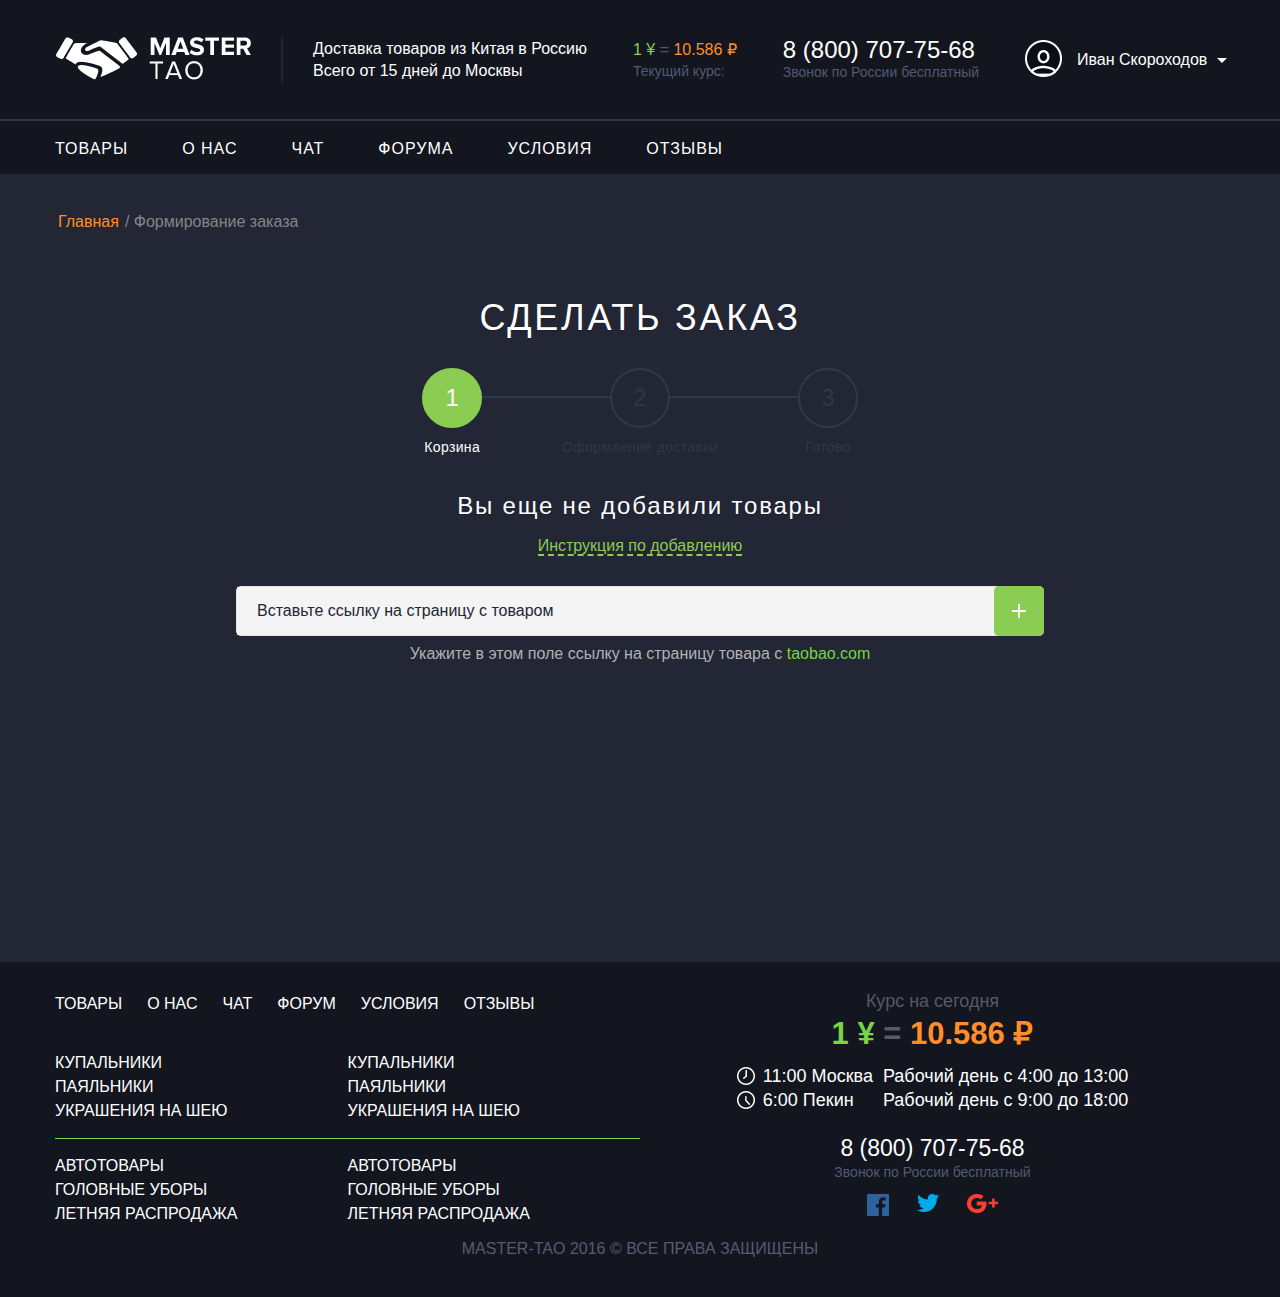
==== commit eb2e2606: "рр" ====
--- a/staps.html
+++ b/staps.html
@@ -135,22 +135,22 @@
            <h1 id="stap__title" class="stap__title">Сделать заказ</h1>
           <div class="stap__indecator-wrapper">
             <div class="stap__indecator-inner stap__indecator-inner-1 stap__indecator-inner-active">
-              <div class="stap__indecator-nomber ">1</div>
+              <div class="stap__indecator-nomber stap__indecator-nomber-1">1</div>
               <p class="stap__indecator-text">Корзина</p>
             </div>
             <div class="stap__indecator-inner stap__indecator-inner-2">
-              <div class="stap__indecator-nomber">2</div>
+              <div class="stap__indecator-nomber stap__indecator-nomber-2">2</div>
               <p class="stap__indecator-text">Оформление доставки</p>
             </div>
             <div class="stap__indecator-inner stap__indecator-inner-3">
-              <div class="stap__indecator-nomber">3</div>
+              <div class="stap__indecator-nomber stap__indecator-nomber-3">3</div>
               <p class="stap__indecator-text">Готово</p>
             </div>
           </div>
-          <div class="stap0 ">
+          <div class="stap0 stap-active stapall">
             <div class="stap0__title">Вы еще не добавили товары</div>
             <div class="stap0-wrap">
-              <p class="stap0__instruction">Инструкция по добавлению</p>
+              <a href="#" class="stap0__instruction">Инструкция по добавлению</a>
             </div>
             
             <div class="stap0__inner">
@@ -159,7 +159,7 @@
             </div>
             <div class="stap0__link">Укажите в этом поле ссылку на страницу товара с <a href="/">taobao.com</a></div>
           </div>
-          <div class="stap1 stap-active">
+          <div class="stap1  stapall">
             <div class="stap1__wrapper">
               <div class="stap1__image">
                 <picture>
@@ -408,7 +408,7 @@
             </div>
             
           </div>
-          <div class="stap2  ">          
+          <div class="stap2  stapall">          
               <form class="stap2__form">
               <div class="stap2__form-wrapper">
                 <h3 class="stap2__title">Адрес и контакты</h3>
@@ -458,7 +458,7 @@
             <a href="#header"  class="stap__btn stap__btn-2">Продолжить</a>
             </div>            
           
-          <div class="stap3 ">
+          <div class="stap3 stapall">
             <div class="stap3__wrapper">
               <h2 class="stap3__subtitle">Подтверждение заказа</h2>
               <p class="stap3__text">Проверьте все заполненные поля</p>
@@ -507,7 +507,7 @@
           </div>
         </div>
       </section>
-      <section class="addproduct addproduct-show">
+      <section class="addproduct ">
         <div class="container">
           <div class="addproduct__wrapper">
             <div class="addproduct__close"></div>
--- a/css/main.css
+++ b/css/main.css
@@ -124,11 +124,15 @@
   font-weight: 400;
   margin: 0 5px;
   color: #fff;
+  transition: 0.25s;
 }
 .pagination-link-active {
   color: #8acd52;
   font-size: 22px;
   font-weight: 600;
+}
+.pagination-link:hover {
+  color: #8acd52;
 }
 
 .header {
@@ -2770,6 +2774,7 @@
   border: 1px solid #55596a;
   padding-left: 10px;
   margin-left: 20px;
+  color: #fff;
 }
 .products__price-inp:focus {
   border: 1px solid #8acd52;
@@ -3023,6 +3028,14 @@
     width: 100%;
   }
 
+  .products .select__options {
+    top: 50px;
+  }
+
+  .products .select__option {
+    padding: 16px 10px;
+  }
+
   .products__filter-price {
     margin-top: 20px;
   }
@@ -3159,6 +3172,9 @@
   margin-left: 17px;
   line-height: 118%;
   flex: 0 0 auto;
+}
+.orders__info p {
+  margin-bottom: 4px;
 }
 .orders__massege-mob {
   display: none;
@@ -3231,7 +3247,7 @@
   margin-right: 5px;
 }
 .orders__massages-link {
-  color: #55596a;
+  color: #7d8196;
   font-size: 16px;
   font-weight: 300;
   text-decoration: underline;
@@ -3711,6 +3727,7 @@
   text-align: center;
   position: relative;
   width: 170.3333px;
+  cursor: pointer;
 }
 .stap__indecator-inner:before {
   content: "";
@@ -3722,6 +3739,9 @@
   width: 131px;
   height: 2px;
   background-color: #31374d;
+}
+.stap__indecator-inner-3 {
+  cursor: default;
 }
 .stap__indecator-nomber {
   position: relative;
@@ -4368,6 +4388,31 @@
   background-color: #fff;
 }
 
+@media (max-width: 465px) {
+  .stap__indecator-wrapper {
+    margin-left: 0;
+    width: 100%;
+  }
+
+  .stap__indecator-inner:before {
+    transform: translateX(-83%);
+    width: 72%;
+  }
+
+  .stap__indecator-text {
+    font-size: 13px;
+  }
+
+  .stap__indecator-nomber:before {
+    background: #222635;
+    width: 55px;
+    height: 55px;
+  }
+
+  .stap__indecator-inner {
+    width: 33%;
+  }
+}
 .stap2 {
   display: none;
   margin-top: 40px;
@@ -4717,11 +4762,6 @@
     font-size: 22px;
   }
 }
-@media (max-width: 450px) {
-  .stap__indecator-wrapper-2 {
-    transform: translateX(-150px);
-  }
-}
 .window3 {
   position: fixed;
   width: 100vw;
